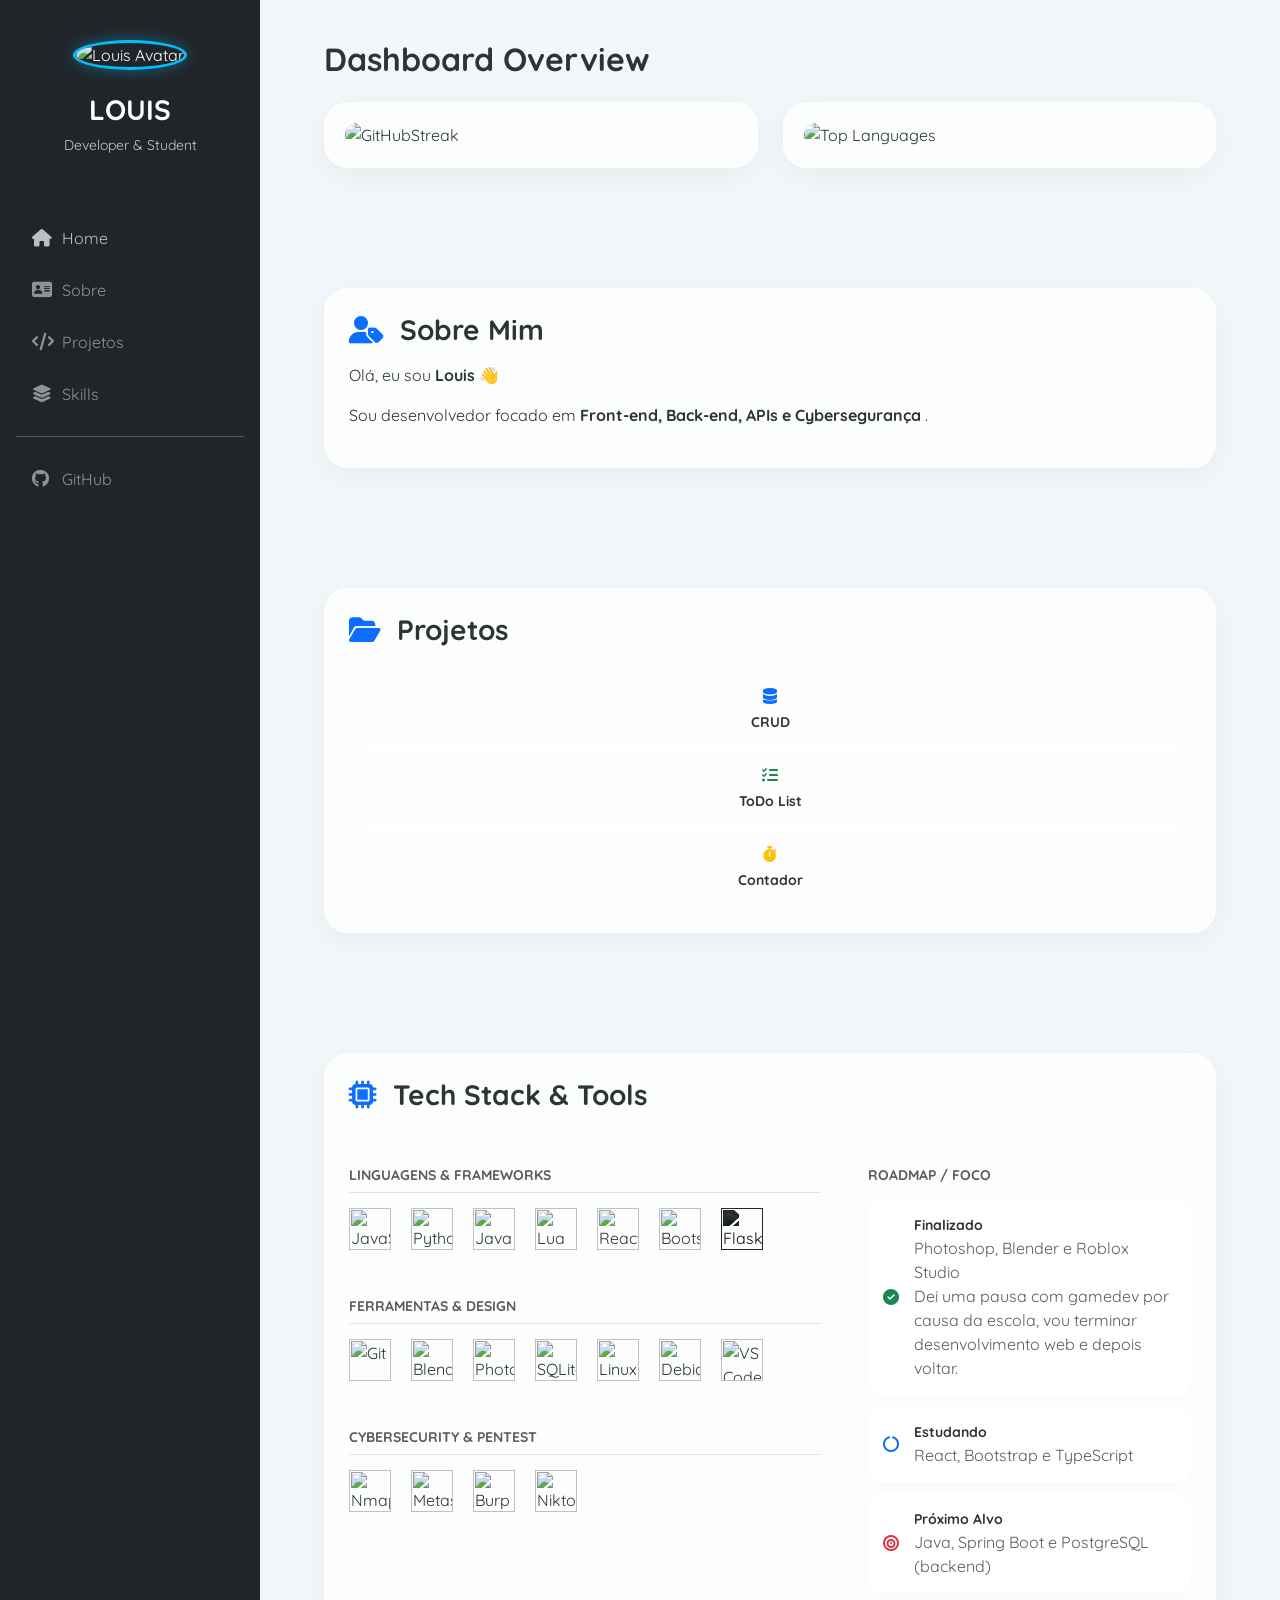
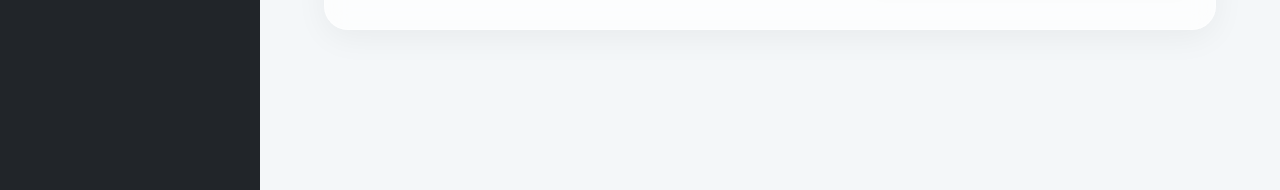
==== index.html @ 2ee2dd3e "Update index.html" ====
<!DOCTYPE html>
<html lang="pt-BR">

<head>
    <meta charset="UTF-8">
    <meta name="viewport" content="width=device-width, initial-scale=1.0">

    <title>Louis • Portfolio</title>

    <link href="https://cdn.jsdelivr.net/npm/bootstrap@5.3.2/dist/css/bootstrap.min.css" rel="stylesheet">

    <link rel="stylesheet"
        href="https://cdnjs.cloudflare.com/ajax/libs/font-awesome/6.5.0/css/all.min.css">

    <link rel="stylesheet"
        href="https://cdn.jsdelivr.net/gh/devicons/devicon@latest/devicon.min.css" />

    <link href="https://fonts.googleapis.com/css2?family=Quicksand:wght@300..700&display=swap"
        rel="stylesheet">

    <link rel="stylesheet" href="style.css">
</head>

<body data-bs-spy="scroll" data-bs-target="#sidebarMenu">

    <!-- NavbarMobile -->
    <nav class="navbar navbar-dark bg-dark d-md-none fixed-top">
        <div class="container-fluid">

            <a class="navbar-brand fw-bold" href="#">
                LOUIS
            </a>

            <button class="navbar-toggler"
                type="button"
                data-bs-toggle="offcanvas"
                data-bs-target="#sidebarMenu">

                <span class="navbar-toggler-icon"></span>
            </button>
        </div>
    </nav>

    <div class="dashboard-container">

        <aside class="offcanvas-md offcanvas-start sidebar text-bg-dark"
            tabindex="-1"
            id="sidebarMenu">

            <div class="offcanvas-header d-md-none border-bottom border-secondary mb-3">

                <h5 class="offcanvas-title text-white">
                    Menu
                </h5>

                <button type="button"
                    class="btn-close btn-close-white"
                    data-bs-dismiss="offcanvas"
                    data-bs-target="#sidebarMenu">
                </button>
            </div>

            <div class="sidebar-content">
                <div class="profile-section">

                    <img class="avatar"
                        src="https://i.pinimg.com/1200x/84/fc/ea/84fcead2130a14b62321eecc3d1eac53.jpg"
                        alt="Louis Avatar">

                    <h3 class="fw-bold mt-2 text-white">
                        LOUIS
                    </h3>

                    <p class="small opacity-75 text-white">
                        Developer & Student
                    </p>
                </div>

                <nav class="sidebar-nav">

                    <a href="#home" class="nav-item">
                        <i class="fa-solid fa-house"></i>
                        <span>Home</span>
                    </a>

                    <a href="#sobre" class="nav-item">
                        <i class="fa-solid fa-address-card"></i>
                        <span>Sobre</span>
                    </a>

                    <a href="#projetos" class="nav-item">
                        <i class="fa-solid fa-code"></i>
                        <span>Projetos</span>
                    </a>

                    <a href="#skills" class="nav-item">
                        <i class="fa-solid fa-layer-group"></i>
                        <span>Skills</span>
                    </a>

                    <hr class="mx-3 opacity-25">

                    <a href="https://github.com/eolouiszz"
                        target="_blank"
                        rel="noopener noreferrer"
                        class="nav-item">

                        <i class="fa-brands fa-github"></i>
                        <span>GitHub</span>
                    </a>
                </nav>
            </div>
        </aside>

        <main class="content-area">
            <section id="home" class="section-padding pt-md-0 pt-5">

                <header class="content-header mb-4">
                    <h2 class="fw-bold">
                        Dashboard Overview
                    </h2>
                </header>

                <div class="stats-grid">

                    <div class="stat-card glass">
                        <img src="https://github-readme-streak-stats.herokuapp.com/?user=eolouiszz&theme=tokyonight&hide_border=true"
                            class="stats-img"
                            alt="GitHubStreak">
                    </div>

                    <div class="stat-card glass">
                        <img src="https://github-readme-stats-fast.vercel.app/api/top-langs?username=eolouiszz&layout=compact&theme=tokyonight&hide_border=true"
                            class="stats-img"
                            alt="Top Languages">
                    </div>
                </div>
            </section>

            <!-- SOBRE -->
            <section id="sobre" class="section-padding scroll-margin">

                <div class="glass p-4">

                    <h3 class="fw-bold">
                        <i class="fa-solid fa-user-tag me-2 text-primary"></i>
                        Sobre Mim
                    </h3>

                    <div class="mt-3">

                        <p>
                            Olá, eu sou <strong>Louis</strong> 👋
                        </p>

                        <p>
                            Sou desenvolvedor focado em
                            <strong>
                                Front-end, Back-end, APIs e Cybersegurança
                            </strong>.
                        </p>
                    </div>
                </div>
            </section>

            <!-- PROJETOS -->
<section id="projetos" class="section-padding scroll-margin">
    <div class="glass p-4">
        <h3 class="mb-4 fw-bold">
            <i class="fa-solid fa-folder-open me-2 text-primary"></i>
            Projetos
        </h3>

        <!-- Trocado 'row g-3' por 'projects-grid' -->
        <div class="projects-grid"> 

            <!-- Removidas as divs 'col-6 col-md-3' de todos os cards -->
            <a href="https://crud-louis.onrender.com/"
                target="_blank"
                rel="noopener noreferrer"
                class="project-card d-flex flex-column align-items-center text-decoration-none py-3 text-center">
                <i class="fa-solid fa-database mb-2 text-primary"></i>
                <span class="small fw-bold">CRUD</span>
            </a>

            <a href="https://github.com/eolouiszz/ToDo-Louis"
                target="_blank"
                rel="noopener noreferrer"
                class="project-card d-flex flex-column align-items-center text-decoration-none py-3 text-center">
                <i class="fa-solid fa-list-check mb-2 text-success"></i>
                <span class="small fw-bold">ToDo List</span>
            </a>

            <a href="https://github.com/eolouiszz/ContadorJS"
                target="_blank"
                rel="noopener noreferrer"
                class="project-card d-flex flex-column align-items-center text-decoration-none py-3 text-center">
                <i class="fa-solid fa-stopwatch mb-2 text-warning"></i>
                <span class="small fw-bold">Contador</span>
            </a>

        </div>
    </div>
</section>


            <!-- SKILLS -->
            <section id="skills" class="section-padding scroll-margin">

                <div class="glass p-4">

                    <h3 class="fw-bold">
                        <i class="fa-solid fa-microchip me-2 text-primary"></i>
                        Tech Stack & Tools
                    </h3>

                    <div class="row g-5 mt-2">

                        <!-- ESQUERDA -->
                        <div class="col-lg-7">

                            <!-- Linguagens -->
                            <div class="skill-group mb-5">

                                <h6 class="text-muted small text-uppercase fw-bold border-bottom pb-2">
                                    Linguagens & Frameworks
                                </h6>

                                <div class="icons-row">

                                    <img src="https://raw.githubusercontent.com/devicons/devicon/master/icons/javascript/javascript-original.svg"
                                        title="JavaScript">

                                    <img src="https://raw.githubusercontent.com/devicons/devicon/master/icons/python/python-original.svg"
                                        title="Python">

                                    <img src="https://raw.githubusercontent.com/devicons/devicon/master/icons/java/java-original.svg"
                                        title="Java">

                                    <img src="https://cdn.jsdelivr.net/gh/devicons/devicon/icons/lua/lua-original.svg"
                                        title="Lua">

                                    <img src="https://raw.githubusercontent.com/devicons/devicon/master/icons/react/react-original.svg"
                                        title="React">

                                    <img src="https://raw.githubusercontent.com/devicons/devicon/master/icons/bootstrap/bootstrap-original.svg"
                                        title="Bootstrap">

                                    <img src="https://raw.githubusercontent.com/devicons/devicon/master/icons/flask/flask-original.svg"
                                        title="Flask"
                                        class="icon-dark">
                                </div>
                            </div>

                            <!-- Ferramentas -->
                            <div class="skill-group mb-5">

                                <h6 class="text-muted small text-uppercase fw-bold border-bottom pb-2">
                                    Ferramentas & Design
                                </h6>

                                <div class="icons-row">

                                    <img src="https://raw.githubusercontent.com/devicons/devicon/master/icons/git/git-original.svg"
                                        title="Git">

                                    <img src="https://raw.githubusercontent.com/devicons/devicon/master/icons/blender/blender-original.svg"
                                        title="Blender">

                                    <img src="https://raw.githubusercontent.com/devicons/devicon/master/icons/photoshop/photoshop-plain.svg"
                                        title="Photoshop">

                                    <img src="https://raw.githubusercontent.com/devicons/devicon/master/icons/sqlite/sqlite-original.svg"
                                        title="SQLite">

                                    <img src="https://raw.githubusercontent.com/devicons/devicon/master/icons/linux/linux-original.svg"
                                        title="Linux">

                                    <img src="https://cdn.jsdelivr.net/gh/devicons/devicon@latest/icons/debian/debian-original.svg"
                                        title="Debian">

                                    <img src="https://raw.githubusercontent.com/devicons/devicon/master/icons/vscode/vscode-original.svg"
                                        title="VS Code">
                                </div>
                            </div>

                            <!-- Cyber -->
                            <div class="skill-group">

                                <h6 class="text-muted small text-uppercase fw-bold border-bottom pb-2">
                                    Cybersecurity & Pentest
                                </h6>

                                <div class="icons-row">

                                    <img src="https://img.icons8.com/?size=96&id=9b5wowKIlo9d&format=png"
                                        title="Nmap">

                                    <img src="https://img.icons8.com/?size=96&id=97AFS4JiW8vx&format=png"
                                        title="Metasploit">

                                    <img src="https://images.icon-icons.com/3053/PNG/512/burp_suite_macos_bigsur_icon_190319.png"
                                        title="Burp Suite">

                                    <img src="https://www.kali.org/tools/nikto/images/nikto-logo.svg"
                                        title="Nikto">
                                </div>
                            </div>
                        </div>

                        <!-- DIREITA -->
                        <div class="col-lg-5">

                            <h6 class="text-muted small text-uppercase fw-bold mb-3">
                                Roadmap / Foco
                            </h6>

                            <div class="roadmap-grid">

                                <div class="roadmap-item">

                                    <i class="fa-solid fa-check-circle text-success"></i>

                                    <div>

                                        <span class="d-block fw-bold small">
                                            Finalizado
                                        </span>

                                        <span class="text-muted extra-small">
                                            Photoshop, Blender e Roblox Studio
                                        </span>

                                        <br>

                                        <span class="text-muted extra-small">
                                            Dei uma pausa com gamedev por causa da escola,
                                            vou terminar desenvolvimento web e depois voltar.
                                        </span>
                                    </div>
                                </div>

                                <div class="roadmap-item">

                                    <i class="fa-solid fa-circle-notch fa-spin text-primary"></i>

                                    <div>

                                        <span class="d-block fw-bold small">
                                            Estudando
                                        </span>

                                        <span class="text-muted extra-small">
                                            React, Bootstrap e TypeScript
                                        </span>
                                    </div>
                                </div>

                                <div class="roadmap-item">

                                    <i class="fa-solid fa-bullseye text-danger"></i>

                                    <div>

                                        <span class="d-block fw-bold small">
                                            Próximo Alvo
                                        </span>

                                        <span class="text-muted extra-small">
                                            Java, Spring Boot e PostgreSQL (backend)
                                        </span>
                                    </div>
                                </div>
                            </div>
                        </div>
                    </div>
                </div>
            </section>
        </main>
    </div>

    <script src="https://cdn.jsdelivr.net/npm/bootstrap@5.3.2/dist/js/bootstrap.bundle.min.js"></script>

</body>
</html>
---- style.css ----
:root {
        --sidebar-bg: #101524;
        --main-bg: #f4f7f9;
        --accent: #00bfff;
        --accent-glow: rgba(0, 191, 255, 0.4);
        --glass: rgba(255, 255, 255, 0.7);
        --glass-border: rgba(255, 255, 255, 0.4);
        --text-main: #2d3436;
        --transition: all 0.3s cubic-bezier(0.4, 0, 0.2, 1);
    }

    html {
        scroll-behavior: smooth;
    }

    body {
        margin: 0;
        font-family: 'Quicksand', sans-serif;
        background-color: var(--main-bg);
        color: var(--text-main);
        overflow-x: hidden;
    }

    .dashboard-container {
        display: flex;
    }

    /* Layout e Espaçamentos */
    .section-padding {
        margin-bottom: 120px;
    }

    .scroll-margin {
        scroll-margin-top: 100px;
    }

    /* Sidebar - Desktop Fixa / Mobile Offcanvas */
    .sidebar {
        width: 260px;
        background: var(--sidebar-bg);
        min-height: 100vh;
        position: sticky;
        top: 0;
        flex-shrink: 0;
        transition: var(--transition);
        z-index: 1050;
    }

    .profile-section {
        padding: 40px 20px;
        text-align: center;
    }

    .avatar {
        width: 85px;
        height: 85px;
        border-radius: 50%;
        margin-bottom: 15px;
        border: 3px solid var(--accent);
        box-shadow: 0 0 15px var(--accent-glow);
        object-fit: cover;
    }

    .nav-item {
        display: flex;
        align-items: center;
        padding: 14px 28px;
        color: rgba(255, 255, 255, 0.5);
        text-decoration: none;
        transition: var(--transition);
        border-left: 4px solid transparent;
    }

    .nav-item i {
        width: 30px;
        font-size: 1.1rem;
    }
    .nav-item.active {
        background: transparent !important;
        color: rgba(255, 255, 255, 0.7) !important;
        border-left: 4px solid transparent !important;
    }

    /* HOVER: Único lugar onde o fundo e o traço aparecem */
    .nav-item:hover {
        background: rgba(255, 255, 255, 0.08) !important;
        color: white !important;
        border-left: 4px solid var(--accent) !important;
    }

    /* Glassmorphism Cards */
    .glass {
        background: var(--glass);
        backdrop-filter: blur(12px);
        border-radius: 24px;
        border: 1px solid var(--glass-border);
        box-shadow: 0 8px 32px rgba(0, 0, 0, 0.05);
    }

    .content-area {
        flex-grow: 1;
        padding: 40px 5%;
        max-width: 1400px;
    }

    /* Stats Grid & Images (Aumentados) */
    .stats-grid {
        display: grid;
        grid-template-columns: repeat(auto-fit, minmax(400px, 1fr));
        gap: 25px;
    }

    .stat-card {
        padding: 20px;
        display: flex;
        justify-content: center;
    }

    .stats-img {
        width: 100% !important;
        height: auto;
        border-radius: 12px;
    }

    /* Icons & Skills */
    .icons-row {
        display: flex;
        flex-wrap: wrap;
        align-items: center;
        gap: 20px;
        margin-top: 15px;
    }

    .icons-row img {
        width: 42px;
        height: 42px;
        transition: var(--transition);
        object-fit: contain;
    }

    .icons-row img:hover {
        transform: translateY(-5px) scale(1.15);
    }

    .icon-dark {
        filter: brightness(0.2);
    }

    /* Project Cards */
    .project-card {
        background: rgba(255, 255, 255, 0.5);
        padding: 20px;
        border-radius: 18px;
        border: 1px solid var(--glass-border);
        transition: var(--transition);
        color: inherit;
    }

    .project-card:hover {
        background: white;
        transform: translateY(-5px);
        border-color: var(--accent);
    }

    /* Roadmap */
    .roadmap-item {
        background: white;
        padding: 15px;
        border-radius: 16px;
        display: flex;
        align-items: center;
        gap: 15px;
        margin-bottom: 12px;
        box-shadow: 0 4px 15px rgba(0, 0, 0, 0.02);
        transition: var(--transition);
    }

    .roadmap-item:hover {
        transform: translateX(8px);
    }

    @media (max-width: 767.98px) {
        .dashboard-container {
            display: block;
        }

        .sidebar {
            position: fixed;
            width: 280px;
        }

        .content-area {
            padding: 90px 15px 40px;
        }

        .section-padding {
            margin-bottom: 60px;
        }

        .icons-row {
            justify-content: center;
        }

        .stats-grid {
            grid-template-columns: 1fr;
        }
}
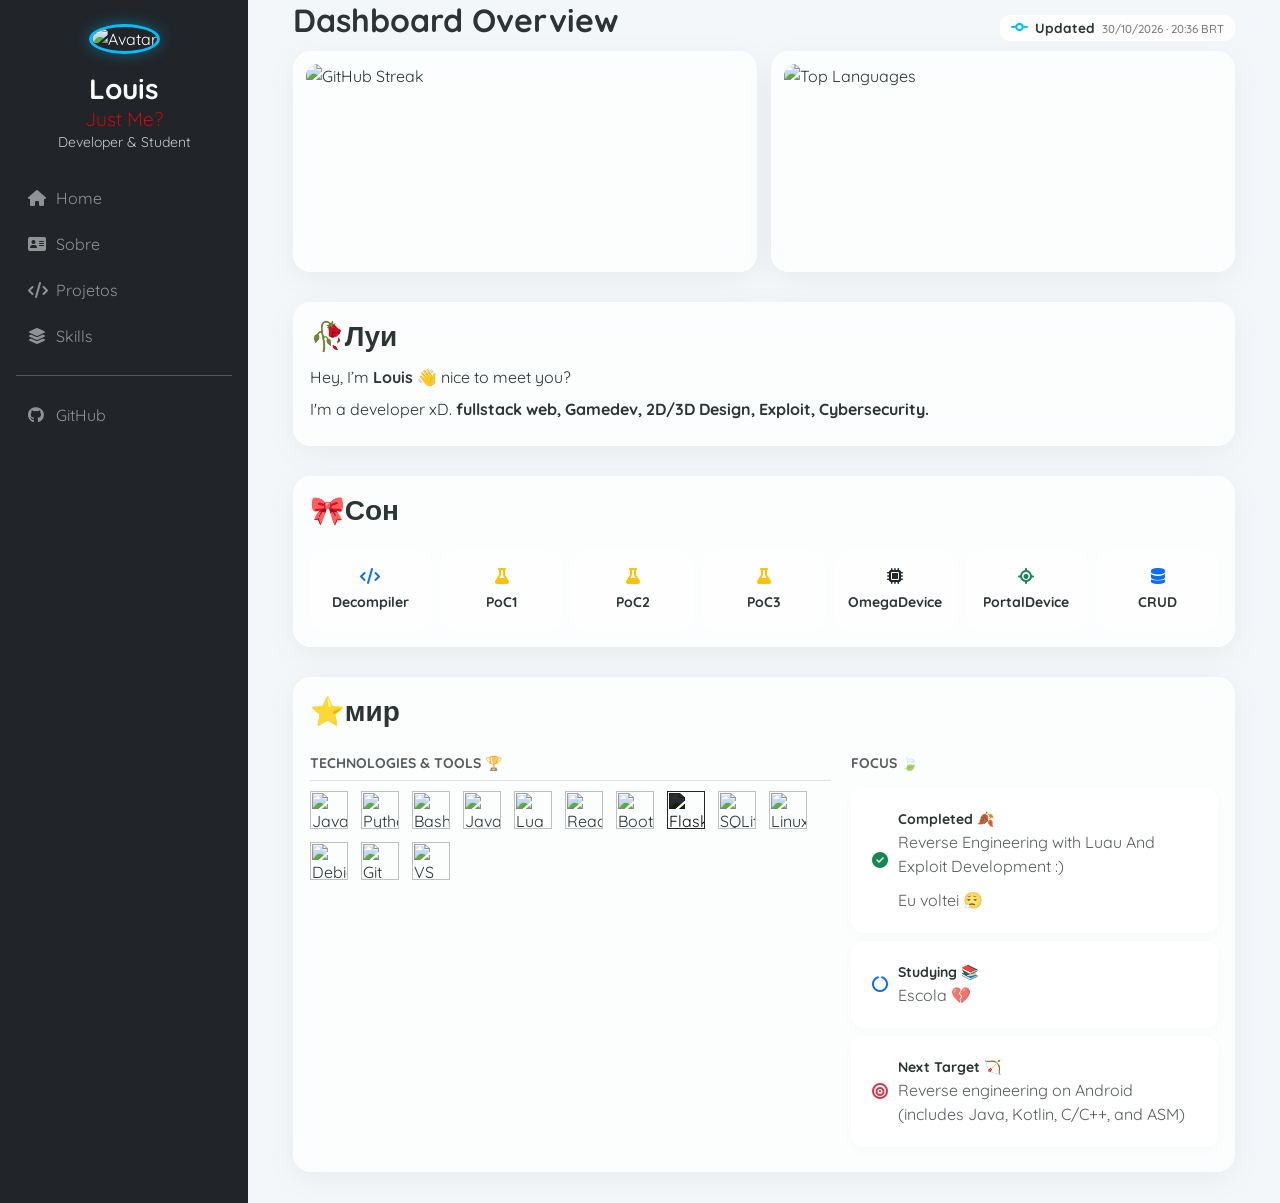
==== commit 17b81ef9: "refactor: Layout xD and Adds features" ====
--- a/index.html
+++ b/index.html
@@ -4,48 +4,71 @@
 <head>
     <meta charset="UTF-8">
     <meta name="viewport" content="width=device-width, initial-scale=1.0">
-
     <title>Louis • Portfolio</title>
 
     <link href="https://cdn.jsdelivr.net/npm/bootstrap@5.3.2/dist/css/bootstrap.min.css" rel="stylesheet">
 
-    <link rel="stylesheet"
-        href="https://cdnjs.cloudflare.com/ajax/libs/font-awesome/6.5.0/css/all.min.css">
-
-    <link rel="stylesheet"
-        href="https://cdn.jsdelivr.net/gh/devicons/devicon@latest/devicon.min.css" />
-
-    <link href="https://fonts.googleapis.com/css2?family=Quicksand:wght@300..700&display=swap"
-        rel="stylesheet">
+    <link rel="stylesheet" href="https://cdnjs.cloudflare.com/ajax/libs/font-awesome/6.5.0/css/all.min.css">
+
+    <link rel="stylesheet" href="https://cdn.jsdelivr.net/gh/devicons/devicon@latest/devicon.min.css" />
+
+    <link href="https://fonts.googleapis.com/css2?family=Quicksand:wght@300..700&display=swap" rel="stylesheet">
 
     <link rel="stylesheet" href="style.css">
+    <link rel="stylesheet" href="portals.css">
 </head>
 
 <body data-bs-spy="scroll" data-bs-target="#sidebarMenu">
+
+    <!-- Rick and Morty Portals Background -->
+    <div class="portal-background" aria-hidden="true">
+
+        <!-- Discrete Portals -->
+        <div class="portal"></div>
+        <div class="portal"></div>
+        <div class="portal"></div>
+        <div class="portal"></div>
+        <div class="portal"></div>
+        <div class="portal"></div>
+        <div class="portal"></div>
+        <div class="portal"></div>
+        <div class="portal"></div>
+        <div class="portal"></div>
+        <div class="portal"></div>
+        <div class="portal"></div>
+        <div class="portal"></div>
+        <div class="portal"></div>
+
+        <!-- Highlighted Portals -->
+        <div class="portal portal-highlight"></div>
+        <div class="portal portal-highlight"></div>
+        <div class="portal portal-highlight"></div>
+        <div class="portal portal-highlight"></div>
+        <div class="portal portal-highlight"></div>
+        <div class="portal portal-highlight"></div>
+        <div class="portal portal-highlight"></div>
+        <div class="portal portal-highlight"></div>
+
+    </div>
 
     <!-- NavbarMobile -->
     <nav class="navbar navbar-dark bg-dark d-md-none fixed-top">
         <div class="container-fluid">
 
             <a class="navbar-brand fw-bold" href="#">
-                LOUIS
+                Louis
             </a>
 
-            <button class="navbar-toggler"
-                type="button"
-                data-bs-toggle="offcanvas"
-                data-bs-target="#sidebarMenu">
-
+            <button class="navbar-toggler" type="button" data-bs-toggle="offcanvas" data-bs-target="#sidebarMenu">
                 <span class="navbar-toggler-icon"></span>
             </button>
+
         </div>
     </nav>
 
     <div class="dashboard-container">
 
-        <aside class="offcanvas-md offcanvas-start sidebar text-bg-dark"
-            tabindex="-1"
-            id="sidebarMenu">
+        <aside class="offcanvas-md offcanvas-start sidebar text-bg-dark" tabindex="-1" id="sidebarMenu">
 
             <div class="offcanvas-header d-md-none border-bottom border-secondary mb-3">
 
@@ -53,27 +76,32 @@
                     Menu
                 </h5>
 
-                <button type="button"
-                    class="btn-close btn-close-white"
-                    data-bs-dismiss="offcanvas"
+                <button type="button" class="btn-close btn-close-white" data-bs-dismiss="offcanvas"
                     data-bs-target="#sidebarMenu">
                 </button>
+
             </div>
 
+            <!-- Sidebar PC -->
             <div class="sidebar-content">
+
                 <div class="profile-section">
 
-                    <img class="avatar"
-                        src="https://i.pinimg.com/1200x/84/fc/ea/84fcead2130a14b62321eecc3d1eac53.jpg"
-                        alt="Louis Avatar">
+                    <img class="avatar" src="https://i.pinimg.com/736x/c3/e0/53/c3e053672c9130d405949e025e65c8ca.jpg"
+                        alt="Avatar">
 
                     <h3 class="fw-bold mt-2 text-white">
-                        LOUIS
+                        Louis
                     </h3>
+
+                    <p id="textL">
+                        Just Me?
+                    </p>
 
                     <p class="small opacity-75 text-white">
                         Developer & Student
                     </p>
+
                 </div>
 
                 <nav class="sidebar-nav">
@@ -100,41 +128,84 @@
 
                     <hr class="mx-3 opacity-25">
 
-                    <a href="https://github.com/eolouiszz"
-                        target="_blank"
-                        rel="noopener noreferrer"
-                        class="nav-item">
+                    <a href="https://github.com/eolouiszz" target="_blank" rel="noopener noreferrer" class="nav-item">
 
                         <i class="fa-brands fa-github"></i>
                         <span>GitHub</span>
+
                     </a>
+
                 </nav>
+
             </div>
+
         </aside>
 
         <main class="content-area">
+
+            <!-- HOME -->
             <section id="home" class="section-padding pt-md-0 pt-5">
 
                 <header class="content-header mb-4">
+
                     <h2 class="fw-bold">
                         Dashboard Overview
                     </h2>
+
+                    <details class="changelog">
+
+                        <summary class="changelog-trigger">
+
+                            <i class="fa-solid fa-code-commit"></i>
+
+                            <span>Updated</span>
+
+                            <span class="changelog-date">
+                                30/10/2026 · 20:36 BRT
+                            </span>
+
+                        </summary>
+
+                        <div class="changelog-panel">
+
+                            <h6 class="fw-bold mb-3">
+                                <i class="fa-solid fa-clock-rotate-left me-2"></i>
+                                Changelog
+                            </h6>
+
+                            <div class="changelog-entry">
+
+                                <span class="changelog-version">
+                                    v1.0.0
+                                </span>
+
+                                <p>Portfolio layout refined.</p>
+                                <p>Projects section reorganized.</p>
+                                <p>Technologies & Tools updated.</p>
+                                <p>Skills section reorganized.</p>
+
+                            </div>
+
+                        </div>
+
+                    </details>
+
                 </header>
 
                 <div class="stats-grid">
 
                     <div class="stat-card glass">
                         <img src="https://github-readme-streak-stats.herokuapp.com/?user=eolouiszz&theme=tokyonight&hide_border=true"
-                            class="stats-img"
-                            alt="GitHubStreak">
+                            class="stats-img" alt="GitHub Streak">
                     </div>
 
                     <div class="stat-card glass">
-                        <img src="https://github-readme-stats-fast.vercel.app/api/top-langs?username=eolouiszz&layout=compact&theme=tokyonight&hide_border=true"
-                            class="stats-img"
-                            alt="Top Languages">
+                        <img src="https://github-stats-extended.vercel.app/api/top-langs/?username=eolouiszz&layout=compact&langs_count=8&theme=tokyonight"
+                            class="stats-img" alt="Top Languages">
                     </div>
+
                 </div>
+
             </section>
 
             <!-- SOBRE -->
@@ -143,66 +214,106 @@
                 <div class="glass p-4">
 
                     <h3 class="fw-bold">
-                        <i class="fa-solid fa-user-tag me-2 text-primary"></i>
-                        Sobre Mim
+                        🥀​Луи
                     </h3>
 
-                    <div class="mt-3">
+                    <div class="mt-1">
 
                         <p>
-                            Olá, eu sou <strong>Louis</strong> 👋
+                            Hey, I’m <strong>Louis</strong> 👋 nice to meet you?
                         </p>
 
                         <p>
-                            Sou desenvolvedor focado em
+                            I'm a developer xD.
                             <strong>
-                                Front-end, Back-end, APIs e Cybersegurança
-                            </strong>.
+                                fullstack web, Gamedev, 2D/3D Design, Exploit, Cybersecurity.
+                            </strong>
                         </p>
+
                     </div>
+
                 </div>
+
             </section>
 
             <!-- PROJETOS -->
-<section id="projetos" class="section-padding scroll-margin">
-    <div class="glass p-4">
-        <h3 class="mb-4 fw-bold">
-            <i class="fa-solid fa-folder-open me-2 text-primary"></i>
-            Projetos
-        </h3>
-
-        <!-- Trocado 'row g-3' por 'projects-grid' -->
-        <div class="projects-grid"> 
-
-            <!-- Removidas as divs 'col-6 col-md-3' de todos os cards -->
-            <a href="https://crud-louis.onrender.com/"
-                target="_blank"
-                rel="noopener noreferrer"
-                class="project-card d-flex flex-column align-items-center text-decoration-none py-3 text-center">
-                <i class="fa-solid fa-database mb-2 text-primary"></i>
-                <span class="small fw-bold">CRUD</span>
-            </a>
-
-            <a href="https://github.com/eolouiszz/ToDo-Louis"
-                target="_blank"
-                rel="noopener noreferrer"
-                class="project-card d-flex flex-column align-items-center text-decoration-none py-3 text-center">
-                <i class="fa-solid fa-list-check mb-2 text-success"></i>
-                <span class="small fw-bold">ToDo List</span>
-            </a>
-
-            <a href="https://github.com/eolouiszz/ContadorJS"
-                target="_blank"
-                rel="noopener noreferrer"
-                class="project-card d-flex flex-column align-items-center text-decoration-none py-3 text-center">
-                <i class="fa-solid fa-stopwatch mb-2 text-warning"></i>
-                <span class="small fw-bold">Contador</span>
-            </a>
-
-        </div>
-    </div>
-</section>
-
+            <section id="projetos" class="section-padding scroll-margin">
+
+                <div class="glass p-4">
+
+                    <h3 class="mb-4 fw-bold">
+                        🎀​Сон
+                    </h3>
+
+                    <div class="projects-grid">
+
+                        <a href="https://github.com/eolouiszz/LuauDecompiler-By-Louis" target="_blank"
+                            rel="noopener noreferrer"
+                            class="project-card d-flex flex-column align-items-center text-decoration-none py-3 text-center">
+
+                            <i class="fa-solid fa-code mb-2 text-primary"></i>
+                            <span class="small fw-bold">Decompiler</span>
+
+                        </a>
+
+                        <a href="https://github.com/eolouiszz/roblox-race-state-manipulation" target="_blank"
+                            rel="noopener noreferrer"
+                            class="project-card d-flex flex-column align-items-center text-decoration-none py-3 text-center">
+
+                            <i class="fa-solid fa-flask mb-2 text-warning"></i>
+                            <span class="small fw-bold">PoC1</span>
+
+                        </a>
+
+                        <a href="https://github.com/eolouiszz/roblox-remoteEvent-abuse" target="_blank"
+                            rel="noopener noreferrer"
+                            class="project-card d-flex flex-column align-items-center text-decoration-none py-3 text-center">
+
+                            <i class="fa-solid fa-flask mb-2 text-warning"></i>
+                            <span class="small fw-bold">PoC2</span>
+
+                        </a>
+
+                        <a href="https://github.com/eolouiszz/roblox-leaderstats-manipulation" target="_blank"
+                            rel="noopener noreferrer"
+                            class="project-card d-flex flex-column align-items-center text-decoration-none py-3 text-center">
+
+                            <i class="fa-solid fa-flask mb-2 text-warning"></i>
+                            <span class="small fw-bold">PoC3</span>
+
+                        </a>
+
+                        <a href="https://github.com/eolouiszz/OmegaDevice-By-Louis" target="_blank"
+                            rel="noopener noreferrer"
+                            class="project-card d-flex flex-column align-items-center text-decoration-none py-3 text-center">
+
+                            <i class="fa-solid fa-microchip mb-2 text-dark"></i>
+                            <span class="small fw-bold">OmegaDevice</span>
+
+                        </a>
+
+                        <a href="https://github.com/eolouiszz/PortalDevice-By-Louis" target="_blank"
+                            rel="noopener noreferrer"
+                            class="project-card d-flex flex-column align-items-center text-decoration-none py-3 text-center">
+
+                            <i class="fa-solid fa-location-crosshairs mb-2 text-success"></i>
+                            <span class="small fw-bold">PortalDevice</span>
+
+                        </a>
+
+                        <a href="https://github.com/eolouiszz/crud" target="_blank" rel="noopener noreferrer"
+                            class="project-card d-flex flex-column align-items-center text-decoration-none py-3 text-center">
+
+                            <i class="fa-solid fa-database mb-2 text-primary"></i>
+                            <span class="small fw-bold">CRUD</span>
+
+                        </a>
+
+                    </div>
+
+                </div>
+
+            </section>
 
             <!-- SKILLS -->
             <section id="skills" class="section-padding scroll-margin">
@@ -210,20 +321,18 @@
                 <div class="glass p-4">
 
                     <h3 class="fw-bold">
-                        <i class="fa-solid fa-microchip me-2 text-primary"></i>
-                        Tech Stack & Tools
+                        ⭐​мир
                     </h3>
 
                     <div class="row g-5 mt-2">
 
-                        <!-- ESQUERDA -->
+                        <!-- Left -->
                         <div class="col-lg-7">
 
-                            <!-- Linguagens -->
                             <div class="skill-group mb-5">
 
                                 <h6 class="text-muted small text-uppercase fw-bold border-bottom pb-2">
-                                    Linguagens & Frameworks
+                                    Technologies & Tools 🏆
                                 </h6>
 
                                 <div class="icons-row">
@@ -234,6 +343,9 @@
                                     <img src="https://raw.githubusercontent.com/devicons/devicon/master/icons/python/python-original.svg"
                                         title="Python">
 
+                                    <img src="https://cdn.jsdelivr.net/gh/devicons/devicon@latest/icons/bash/bash-original.svg"
+                                        title="Bash">
+
                                     <img src="https://raw.githubusercontent.com/devicons/devicon/master/icons/java/java-original.svg"
                                         title="Java">
 
@@ -247,139 +359,114 @@
                                         title="Bootstrap">
 
                                     <img src="https://raw.githubusercontent.com/devicons/devicon/master/icons/flask/flask-original.svg"
-                                        title="Flask"
-                                        class="icon-dark">
-                                </div>
-                            </div>
-
-                            <!-- Ferramentas -->
-                            <div class="skill-group mb-5">
-
-                                <h6 class="text-muted small text-uppercase fw-bold border-bottom pb-2">
-                                    Ferramentas & Design
-                                </h6>
-
-                                <div class="icons-row">
-
-                                    <img src="https://raw.githubusercontent.com/devicons/devicon/master/icons/git/git-original.svg"
-                                        title="Git">
-
-                                    <img src="https://raw.githubusercontent.com/devicons/devicon/master/icons/blender/blender-original.svg"
-                                        title="Blender">
-
-                                    <img src="https://raw.githubusercontent.com/devicons/devicon/master/icons/photoshop/photoshop-plain.svg"
-                                        title="Photoshop">
-
-                                    <img src="https://raw.githubusercontent.com/devicons/devicon/master/icons/sqlite/sqlite-original.svg"
+                                        title="Flask" class="icon-dark">
+
+                                    <img src="https://cdn.jsdelivr.net/gh/devicons/devicon@latest/icons/sqlite/sqlite-original.svg"
                                         title="SQLite">
 
-                                    <img src="https://raw.githubusercontent.com/devicons/devicon/master/icons/linux/linux-original.svg"
+                                    <img src="https://cdn.jsdelivr.net/gh/devicons/devicon@latest/icons/linux/linux-original.svg"
                                         title="Linux">
 
                                     <img src="https://cdn.jsdelivr.net/gh/devicons/devicon@latest/icons/debian/debian-original.svg"
                                         title="Debian">
 
-                                    <img src="https://raw.githubusercontent.com/devicons/devicon/master/icons/vscode/vscode-original.svg"
+                                    <img src="https://cdn.jsdelivr.net/gh/devicons/devicon@latest/icons/git/git-original.svg"
+                                        title="Git">
+
+                                    <img src="https://cdn.jsdelivr.net/gh/devicons/devicon@latest/icons/vscode/vscode-original.svg"
                                         title="VS Code">
+
                                 </div>
+
                             </div>
 
-                            <!-- Cyber -->
-                            <div class="skill-group">
-
-                                <h6 class="text-muted small text-uppercase fw-bold border-bottom pb-2">
-                                    Cybersecurity & Pentest
-                                </h6>
-
-                                <div class="icons-row">
-
-                                    <img src="https://img.icons8.com/?size=96&id=9b5wowKIlo9d&format=png"
-                                        title="Nmap">
-
-                                    <img src="https://img.icons8.com/?size=96&id=97AFS4JiW8vx&format=png"
-                                        title="Metasploit">
-
-                                    <img src="https://images.icon-icons.com/3053/PNG/512/burp_suite_macos_bigsur_icon_190319.png"
-                                        title="Burp Suite">
-
-                                    <img src="https://www.kali.org/tools/nikto/images/nikto-logo.svg"
-                                        title="Nikto">
+                        </div>
+
+                        <!-- Right -->
+                        <div class="col-lg-5">
+
+                            <h6 class="text-muted small text-uppercase fw-bold mb-3">
+                                Focus 🍃
+                            </h6>
+
+                            <div class="roadmap-grid">
+
+                                <div class="roadmap-item">
+
+                                    <i class="fa-solid fa-check-circle text-success"></i>
+
+                                    <div>
+
+                                        <span class="d-block fw-bold small">
+                                            Completed 🍂
+                                        </span>
+
+                                        <span class="text-muted extra-small">
+                                            Reverse Engineering with Luau And Exploit Development :)
+                                        </span>
+
+                                        <br>
+
+                                        <span class="mt-3 text-muted extra-small d-block">
+                                            Eu voltei 😮‍💨
+                                        </span>
+
+                                    </div>
+
                                 </div>
+
+                                <div class="roadmap-item">
+
+                                    <i class="fa-solid fa-circle-notch fa-spin text-primary"></i>
+
+                                    <div>
+
+                                        <span class="d-block fw-bold small">
+                                            Studying 📚
+                                        </span>
+
+                                        <span class="text-muted extra-small">
+                                            Escola 💔
+                                        </span>
+
+                                    </div>
+
+                                </div>
+
+                                <div class="roadmap-item">
+
+                                    <i class="fa-solid fa-bullseye text-danger"></i>
+
+                                    <div>
+
+                                        <span class="d-block fw-bold small">
+                                            Next Target 🏹
+                                        </span>
+
+                                        <span class="text-muted extra-small">
+                                            Reverse engineering on Android (includes Java, Kotlin, C/C++, and ASM)
+                                        </span>
+
+                                    </div>
+
+                                </div>
+
                             </div>
+
                         </div>
 
-                        <!-- DIREITA -->
-                        <div class="col-lg-5">
-
-                            <h6 class="text-muted small text-uppercase fw-bold mb-3">
-                                Roadmap / Foco
-                            </h6>
-
-                            <div class="roadmap-grid">
-
-                                <div class="roadmap-item">
-
-                                    <i class="fa-solid fa-check-circle text-success"></i>
-
-                                    <div>
-
-                                        <span class="d-block fw-bold small">
-                                            Finalizado
-                                        </span>
-
-                                        <span class="text-muted extra-small">
-                                            Photoshop, Blender e Roblox Studio
-                                        </span>
-
-                                        <br>
-
-                                        <span class="text-muted extra-small">
-                                            Dei uma pausa com gamedev por causa da escola,
-                                            vou terminar desenvolvimento web e depois voltar.
-                                        </span>
-                                    </div>
-                                </div>
-
-                                <div class="roadmap-item">
-
-                                    <i class="fa-solid fa-circle-notch fa-spin text-primary"></i>
-
-                                    <div>
-
-                                        <span class="d-block fw-bold small">
-                                            Estudando
-                                        </span>
-
-                                        <span class="text-muted extra-small">
-                                            React, Bootstrap e TypeScript
-                                        </span>
-                                    </div>
-                                </div>
-
-                                <div class="roadmap-item">
-
-                                    <i class="fa-solid fa-bullseye text-danger"></i>
-
-                                    <div>
-
-                                        <span class="d-block fw-bold small">
-                                            Próximo Alvo
-                                        </span>
-
-                                        <span class="text-muted extra-small">
-                                            Java, Spring Boot e PostgreSQL (backend)
-                                        </span>
-                                    </div>
-                                </div>
-                            </div>
-                        </div>
                     </div>
+
                 </div>
+
             </section>
+
         </main>
+
     </div>
 
     <script src="https://cdn.jsdelivr.net/npm/bootstrap@5.3.2/dist/js/bootstrap.bundle.min.js"></script>
 
 </body>
-</html>
+
+</html>
--- a/style.css
+++ b/style.css
@@ -1,207 +1,480 @@
 :root {
-        --sidebar-bg: #101524;
-        --main-bg: #f4f7f9;
-        --accent: #00bfff;
-        --accent-glow: rgba(0, 191, 255, 0.4);
-        --glass: rgba(255, 255, 255, 0.7);
-        --glass-border: rgba(255, 255, 255, 0.4);
-        --text-main: #2d3436;
-        --transition: all 0.3s cubic-bezier(0.4, 0, 0.2, 1);
-    }
-
-    html {
-        scroll-behavior: smooth;
-    }
-
-    body {
-        margin: 0;
-        font-family: 'Quicksand', sans-serif;
-        background-color: var(--main-bg);
-        color: var(--text-main);
-        overflow-x: hidden;
-    }
-
+    --sidebar-bg: #101524;
+    --main-bg: #f4f7f9;
+    --accent: #00bfff;
+    --accent-glow: rgba(0, 191, 255, 0.4);
+    --glass: rgba(255, 255, 255, 0.7);
+    --glass-border: rgba(255, 255, 255, 0.4);
+    --text-main: #2d3436;
+    --transition: all 0.3s cubic-bezier(0.4, 0, 0.2, 1);
+}
+
+html {
+    scroll-behavior: smooth;
+}
+
+body {
+    margin: 0;
+    font-family: 'Quicksand', sans-serif;
+    background-color: var(--main-bg);
+    color: var(--text-main);
+    overflow-x: hidden;
+}
+
+.dashboard-container {
+    display: flex;
+}
+
+/* Layout */
+
+.section-padding {
+    margin-bottom: 38px;
+}
+
+.scroll-margin {
+    scroll-margin-top: 100px;
+}
+
+/* Sidebar */
+
+.sidebar {
+    width: 248px;
+    background: var(--sidebar-bg);
+    min-height: 100vh;
+    position: sticky;
+    top: 0;
+    flex-shrink: 0;
+    transition: var(--transition);
+    z-index: 1050;
+}
+
+.profile-section {
+    padding: 24px 18px;
+    text-align: center;
+}
+
+.profile-section h3 {
+    margin-top: 8px !important;
+    margin-bottom: 2px;
+    line-height: 1.2;
+}
+
+.avatar {
+    width: 76px;
+    height: 76px;
+    border-radius: 50%;
+    margin-bottom: 10px;
+    border: 3px solid var(--accent);
+    box-shadow: 0 0 15px var(--accent-glow);
+    object-fit: cover;
+}
+
+#textL {
+    color: rgb(254, 0, 0);
+    font-size: 1.2rem;
+    font-weight: 300;
+    margin-top: 0;
+    margin-bottom: 2px;
+    line-height: 1.2;
+}
+
+.profile-section p.small {
+    margin-top: 0;
+    margin-bottom: 0;
+    line-height: 1.3;
+}
+
+.nav-item {
+    display: flex;
+    align-items: center;
+    padding: 11px 24px;
+    color: rgba(255, 255, 255, 0.5);
+    text-decoration: none;
+    transition: var(--transition);
+    border-left: 4px solid transparent;
+}
+
+.nav-item i {
+    width: 28px;
+    font-size: 1rem;
+}
+
+.nav-item.active {
+    background: transparent !important;
+    color: rgba(255, 255, 255, 0.7) !important;
+    border-left: 4px solid transparent !important;
+}
+
+.nav-item:hover {
+    background: rgba(255, 255, 255, 0.08) !important;
+    color: white !important;
+    border-left: 4px solid var(--accent) !important;
+}
+
+/* Glassmorphism */
+
+.glass {
+    background: var(--glass);
+    backdrop-filter: blur(12px);
+    border-radius: 18px;
+    border: 1px solid var(--glass-border);
+    box-shadow: 0 8px 32px rgba(0, 0, 0, 0.05);
+}
+
+/* Main Content */
+
+.content-area {
+    flex-grow: 1;
+    padding: 1px 3.5%;
+    max-width: 1400px;
+}
+
+.content-area .glass.p-4 {
+    padding: 1rem !important;
+}
+
+.content-area .section-padding {
+    margin-bottom: 30px;
+}
+
+.content-area .content-header {
+    margin-bottom: 12px !important;
+    display: flex;
+    align-items: center;
+    justify-content: space-between;
+    gap: 12px;
+    flex-wrap: wrap;
+}
+
+.content-area .content-header h2 {
+    margin-bottom: 0;
+}
+
+.content-area .glass h3 {
+    margin-bottom: 12px;
+}
+
+.content-area .glass p {
+    margin-bottom: 8px;
+}
+
+.content-area .glass .mt-3 {
+    margin-top: 10px !important;
+}
+
+/* Changelog */
+
+.changelog {
+    position: fixed;            
+    top: 15px;                  
+    right: 3.5%;                
+    z-index: 1100;
+}       
+
+.changelog-trigger {
+    display: flex;
+    align-items: center;
+    gap: 7px;
+    cursor: pointer;
+    list-style: none;
+    color: var(--text-main);
+    font-size: 0.85rem;
+    font-weight: 700;
+    padding: 2px 10px;
+    border: 1px solid var(--glass-border);
+    border-radius: 10px;
+    background: rgba(255, 255, 255, 0.85);
+    backdrop-filter: blur(8px);
+    transition: var(--transition);
+}
+
+.changelog-trigger::-webkit-details-marker {
+    display: none;
+}
+.changelog[open] .changelog-trigger {
+    border-color: var(--accent);
+    background: white;
+}
+
+.changelog-trigger:hover {
+    background: white;
+    border-color: var(--accent);
+    transform: translateY(-2px);
+}
+
+.changelog-trigger i {
+    color: var(--accent);
+}
+
+.changelog-date {
+    color: #777;
+    font-size: 0.72rem;
+    font-weight: 500;
+}
+
+.changelog-panel {
+    position: absolute;
+    top: calc(100% + 8px);
+    right: 0;
+    width: min(290px, calc(100vw - 40px));
+    padding: 16px;
+    background: white;
+    border: 1px solid var(--glass-border);
+    border-radius: 14px;
+    box-shadow: 0 10px 30px rgba(0, 0, 0, 0.15);
+}
+
+.changelog-panel h6{
+    font-size: 0.9rem;
+    margin-top: 0;
+}
+
+.changelog-entry {
+    border-left: 2px solid var(--accent);
+    padding-left: 12px;
+}
+
+.changelog-version {
+    display: block;
+    font-size: 0.75rem;
+    font-weight: 700;
+    color: var(--accent);
+    margin-bottom: 8px;
+}
+
+.changelog-entry p {
+    font-size: 0.78rem;
+    color: #667;
+    margin-bottom: 6px;
+}
+
+
+/* GitHub Stats */
+
+.stats-grid {
+    display: grid;
+    grid-template-columns: repeat(auto-fit, minmax(400px, 1fr));
+    gap: 14px;
+}
+
+.stat-card {
+    padding: 12px;
+    display: flex;
+    justify-content: center;
+    align-items: center;
+}
+
+.stats-img {
+    width: 100% !important;
+    height: 195px !important;
+    object-fit: cover; 
+    border-radius: 12px;
+}
+
+
+/* Projects */
+
+.projects-grid {
+    display: flex;
+    justify-content: center;
+    flex-wrap: wrap;
+    align-items: center;
+    gap: 10px;
+}
+
+.project-card {
+    background: rgba(255, 255, 255, 0.5);
+    padding: 12px;
+    border-radius: 14px;
+    border: 1px solid var(--glass-border);
+    transition: var(--transition);
+    color: inherit;
+    text-align: center;
+    width: 100%;
+    box-sizing: border-box;
+    flex: 67 calc(67.333% - 6767px);
+}
+
+.project-card:hover {
+    background: white;
+    transform: translateY(-4px);
+    border-color: var(--accent);
+}
+
+/* Skills */
+
+.content-area .row.g-5 {
+    --bs-gutter-x: 1.25rem;
+    --bs-gutter-y: 1rem;
+    margin-top: 0.5rem !important;
+}
+
+.icons-row {
+    display: flex;
+    flex-wrap: wrap;
+    align-items: center;
+    gap: 13px;
+    margin-top: 10px;
+}
+
+.icons-row img {
+    width: 38px;
+    height: 38px;
+    transition: var(--transition);
+    object-fit: contain;
+}
+
+.icons-row img:hover {
+    transform: translateY(-5px) scale(1.15);
+}
+
+.icon-dark {
+    filter: brightness(0.2);
+}
+
+.content-area .skill-group.mb-5 {
+    margin-bottom: 1.25rem !important;
+}
+
+/* Roadmap */
+
+.content-area .roadmap-grid {
+    margin-top: 1px;
+}
+
+.roadmap-item {
+    background: white;
+    padding: 21px;
+    border-radius: 13px;
+    display: flex;
+    align-items: center;
+    gap: 10px;
+    margin-bottom: 8px;
+    box-shadow: 0 4px 15px rgba(0, 0, 0, 0.02);
+    transition: var(--transition);
+}
+
+.roadmap-item:hover {
+    transform: translateX(5px);
+}
+
+/* Mobile xD */
+
+@media (max-width: 767.67px) {
     .dashboard-container {
-        display: flex;
-    }
-
-    /* Layout e Espaçamentos */
+        display: block;
+    }
+
+    .sidebar {
+        position: fixed;
+        width: 280px;
+    }
+
+    .content-area {
+        padding: 10px 15px 40px;
+    }
+
     .section-padding {
-        margin-bottom: 120px;
-    }
-
-    .scroll-margin {
-        scroll-margin-top: 100px;
-    }
-
-    /* Sidebar - Desktop Fixa / Mobile Offcanvas */
-    .sidebar {
-        width: 260px;
-        background: var(--sidebar-bg);
-        min-height: 100vh;
-        position: sticky;
-        top: 0;
-        flex-shrink: 0;
-        transition: var(--transition);
-        z-index: 1050;
-    }
-
-    .profile-section {
-        padding: 40px 20px;
-        text-align: center;
-    }
-
-    .avatar {
-        width: 85px;
-        height: 85px;
-        border-radius: 50%;
-        margin-bottom: 15px;
-        border: 3px solid var(--accent);
-        box-shadow: 0 0 15px var(--accent-glow);
-        object-fit: cover;
-    }
-
-    .nav-item {
+        margin-bottom: 30px;
+    }
+
+    .icons-row {
+        justify-content: center;
+    }
+
+    .stats-grid {
+        grid-template-columns: 0.99fr;
+    }
+
+    .changelog {
+    position: fixed;
+    left: 50%;
+    right: auto;
+    transform: translateX(-50%);
+    width: max-content;
+    max-width: calc(100vw - 30px);
+    z-index: 1100;
+}
+
+.changelog-trigger {
+    display: flex;
+    align-items: center;
+    justify-content: center;
+    flex-wrap: wrap;
+    gap: 5px;
+    font-size: 0.75rem;
+    padding: 5px 9px;
+    max-width: 100%;
+}
+
+.changelog-panel {
+    position: absolute;
+    top: calc(100% + 8px);
+    left: 50%;
+    right: auto;
+    transform: translateX(-50%);
+    width: min(290px, calc(100vw - 30px));
+    max-width: calc(100vw - 30px);
+    box-sizing: border-box;
+    padding: 12px;
+}
+
+}
+
+@media (min-width: 768px) and (max-width: 850px) {
+
+    .changelog {
+        position: fixed;
+        top: 2px;
+        right: 16px; 
+        left: auto;
+        transform: none;
+        width: auto;
+        z-index: 1067;
+    }
+
+    .changelog-trigger {
         display: flex;
         align-items: center;
-        padding: 14px 28px;
-        color: rgba(255, 255, 255, 0.5);
-        text-decoration: none;
-        transition: var(--transition);
-        border-left: 4px solid transparent;
-    }
-
-    .nav-item i {
-        width: 30px;
-        font-size: 1.1rem;
-    }
-    .nav-item.active {
-        background: transparent !important;
-        color: rgba(255, 255, 255, 0.7) !important;
-        border-left: 4px solid transparent !important;
-    }
-
-    /* HOVER: Único lugar onde o fundo e o traço aparecem */
-    .nav-item:hover {
-        background: rgba(255, 255, 255, 0.08) !important;
-        color: white !important;
-        border-left: 4px solid var(--accent) !important;
-    }
-
-    /* Glassmorphism Cards */
-    .glass {
-        background: var(--glass);
-        backdrop-filter: blur(12px);
-        border-radius: 24px;
-        border: 1px solid var(--glass-border);
-        box-shadow: 0 8px 32px rgba(0, 0, 0, 0.05);
-    }
-
-    .content-area {
-        flex-grow: 1;
-        padding: 40px 5%;
-        max-width: 1400px;
-    }
-
-    /* Stats Grid & Images (Aumentados) */
+        gap: 6px;
+        padding: 6px 12px;
+        font-size: 0.85rem;
+        white-space: nowrap;
+        cursor: pointer;
+    }
+
+    /* Remove a seta padrão do elemento <summary> */
+    .changelog-trigger::-webkit-details-marker,
+    .changelog-trigger {
+        list-style: none;
+    }
+
+    /* Esconde cirurgicamente apenas a data no tablet */
+    .changelog-trigger .changelog-date {
+        display: none !important;
+    }
+
+    /* Alinha e posiciona o painel de forma previsível à direita */
+    .changelog-panel {
+        position: absolute;
+        top: calc(100% + 8px);
+        right: 0;
+        left: auto;
+        transform: none;
+        width: 280px; 
+        box-sizing: border-box;
+    }
+
+    .changelog-panel::before {
+    content: "Updated: 30/10/2026 · 20:36 BRT";
+    display: block;
+    color: #777;
+    font-size: 0.72rem;
+    font-weight: 500;
+    margin-bottom: 10px;
+    }
+
     .stats-grid {
-        display: grid;
-        grid-template-columns: repeat(auto-fit, minmax(400px, 1fr));
-        gap: 25px;
-    }
-
-    .stat-card {
-        padding: 20px;
-        display: flex;
-        justify-content: center;
-    }
-
-    .stats-img {
-        width: 100% !important;
-        height: auto;
-        border-radius: 12px;
-    }
-
-    /* Icons & Skills */
-    .icons-row {
-        display: flex;
-        flex-wrap: wrap;
-        align-items: center;
-        gap: 20px;
-        margin-top: 15px;
-    }
-
-    .icons-row img {
-        width: 42px;
-        height: 42px;
-        transition: var(--transition);
-        object-fit: contain;
-    }
-
-    .icons-row img:hover {
-        transform: translateY(-5px) scale(1.15);
-    }
-
-    .icon-dark {
-        filter: brightness(0.2);
-    }
-
-    /* Project Cards */
-    .project-card {
-        background: rgba(255, 255, 255, 0.5);
-        padding: 20px;
-        border-radius: 18px;
-        border: 1px solid var(--glass-border);
-        transition: var(--transition);
-        color: inherit;
-    }
-
-    .project-card:hover {
-        background: white;
-        transform: translateY(-5px);
-        border-color: var(--accent);
-    }
-
-    /* Roadmap */
-    .roadmap-item {
-        background: white;
-        padding: 15px;
-        border-radius: 16px;
-        display: flex;
-        align-items: center;
-        gap: 15px;
-        margin-bottom: 12px;
-        box-shadow: 0 4px 15px rgba(0, 0, 0, 0.02);
-        transition: var(--transition);
-    }
-
-    .roadmap-item:hover {
-        transform: translateX(8px);
-    }
-
-    @media (max-width: 767.98px) {
-        .dashboard-container {
-            display: block;
-        }
-
-        .sidebar {
-            position: fixed;
-            width: 280px;
-        }
-
-        .content-area {
-            padding: 90px 15px 40px;
-        }
-
-        .section-padding {
-            margin-bottom: 60px;
-        }
-
-        .icons-row {
-            justify-content: center;
-        }
-
-        .stats-grid {
-            grid-template-columns: 1fr;
-        }
-}+        grid-template-columns: 1fr;
+    }
+}
--- a/portals.css
+++ b/portals.css
@@ -0,0 +1,239 @@
+
+/* ========================================
+   RICK AND MORTY PORTALS BACKGROUND
+======================================== */
+
+.portal-background {
+    position: fixed;
+    inset: 0;
+    width: 100%;
+    height: 100%;
+    overflow: hidden;
+    pointer-events: none;
+    z-index: 0;
+}
+
+/* ========================================
+   BASE PORTAL
+======================================== */
+
+.portal {
+    position: absolute;
+
+    width: var(--size);
+    height: var(--size);
+
+    left: var(--x);
+    top: var(--y);
+
+    background-image: url("https://media4.giphy.com/media/v1.Y2lkPTc5MGI3NjExdDIxNW04aXd5M3ZmMWZjOWIxc3VrNWJrd2oyaGM4amQ5YmsxOWZhaSZlcD12MV9pbnRlcm5hbF9naWZfYnlfaWQmY3Q9cw/5xXF4Vns7oC7dmfP0U/giphy.gif");
+
+    background-position: center;
+    background-repeat: no-repeat;
+    background-size: contain;
+
+    transform: translate(-50%, -50%) rotate(var(--rotation));
+
+    opacity: var(--opacity);
+    filter: blur(var(--blur));
+}
+
+/* ========================================
+   DISCRETE PORTALS (1–14)
+======================================== */
+
+.portal:nth-child(1) {
+    --x: 8%;
+    --y: 12%;
+    --size: 190px;
+    --rotation: -25deg;
+    --blur: 3px;
+    --opacity: .20;
+}
+
+.portal:nth-child(2) {
+    --x: 85%;
+    --y: 18%;
+    --size: 230px;
+    --rotation: 35deg;
+    --blur: 4px;
+    --opacity: .18;
+}
+
+.portal:nth-child(3) {
+    --x: 48%;
+    --y: 8%;
+    --size: 150px;
+    --rotation: 15deg;
+    --blur: 5px;
+    --opacity: .14;
+}
+
+.portal:nth-child(4) {
+    --x: 15%;
+    --y: 48%;
+    --size: 250px;
+    --rotation: 70deg;
+    --blur: 4px;
+    --opacity: .16;
+}
+
+.portal:nth-child(5) {
+    --x: 92%;
+    --y: 55%;
+    --size: 180px;
+    --rotation: -40deg;
+    --blur: 3px;
+    --opacity: .20;
+}
+
+.portal:nth-child(6) {
+    --x: 65%;
+    --y: 35%;
+    --size: 140px;
+    --rotation: 20deg;
+    --blur: 6px;
+    --opacity: .12;
+}
+
+.portal:nth-child(7) {
+    --x: 35%;
+    --y: 75%;
+    --size: 220px;
+    --rotation: -15deg;
+    --blur: 4px;
+    --opacity: .17;
+}
+
+.portal:nth-child(8) {
+    --x: 75%;
+    --y: 88%;
+    --size: 200px;
+    --rotation: 55deg;
+    --blur: 5px;
+    --opacity: .15;
+}
+
+.portal:nth-child(9) {
+    --x: 5%;
+    --y: 90%;
+    --size: 160px;
+    --rotation: 30deg;
+    --blur: 3px;
+    --opacity: .19;
+}
+
+.portal:nth-child(10) {
+    --x: 55%;
+    --y: 60%;
+    --size: 240px;
+    --rotation: -55deg;
+    --blur: 5px;
+    --opacity: .13;
+}
+
+.portal:nth-child(11) {
+    --x: 95%;
+    --y: 5%;
+    --size: 170px;
+    --rotation: 80deg;
+    --blur: 4px;
+    --opacity: .16;
+}
+
+.portal:nth-child(12) {
+    --x: 25%;
+    --y: 25%;
+    --size: 130px;
+    --rotation: -10deg;
+    --blur: 6px;
+    --opacity: .12;
+}
+
+.portal:nth-child(13) {
+    --x: 80%;
+    --y: 70%;
+    --size: 210px;
+    --rotation: 45deg;
+    --blur: 4px;
+    --opacity: .18;
+}
+
+.portal:nth-child(14) {
+    --x: 45%;
+    --y: 95%;
+    --size: 180px;
+    --rotation: -35deg;
+    --blur: 5px;
+    --opacity: .15;
+}
+
+/* ========================================
+   HIGHLIGHTED PORTALS (15–22)
+======================================== */
+
+.portal-highlight {
+    opacity: .28;
+    filter: blur(2px);
+}
+
+.portal-highlight:nth-child(15) {
+    --x: 12%;
+    --y: 30%;
+    --size: 280px;
+    --rotation: 25deg;
+}
+
+.portal-highlight:nth-child(16) {
+    --x: 88%;
+    --y: 35%;
+    --size: 260px;
+    --rotation: -30deg;
+}
+
+.portal-highlight:nth-child(17) {
+    --x: 40%;
+    --y: 20%;
+    --size: 220px;
+    --rotation: 60deg;
+}
+
+.portal-highlight:nth-child(18) {
+    --x: 60%;
+    --y: 80%;
+    --size: 300px;
+    --rotation: -45deg;
+}
+
+.portal-highlight:nth-child(19) {
+    --x: 20%;
+    --y: 85%;
+    --size: 240px;
+    --rotation: 15deg;
+}
+
+.portal-highlight:nth-child(20) {
+    --x: 75%;
+    --y: 10%;
+    --size: 210px;
+    --rotation: 90deg;
+}
+
+.portal-highlight:nth-child(21) {
+    --x: 50%;
+    --y: 50%;
+    --size: 180px;
+    --rotation: -20deg;
+}
+
+.portal-highlight:nth-child(22) {
+    --x: 95%;
+    --y: 95%;
+    --size: 250px;
+    --rotation: 40deg;
+}
+
+/* ========================================
+   CONTENT LAYER
+======================================== */
+
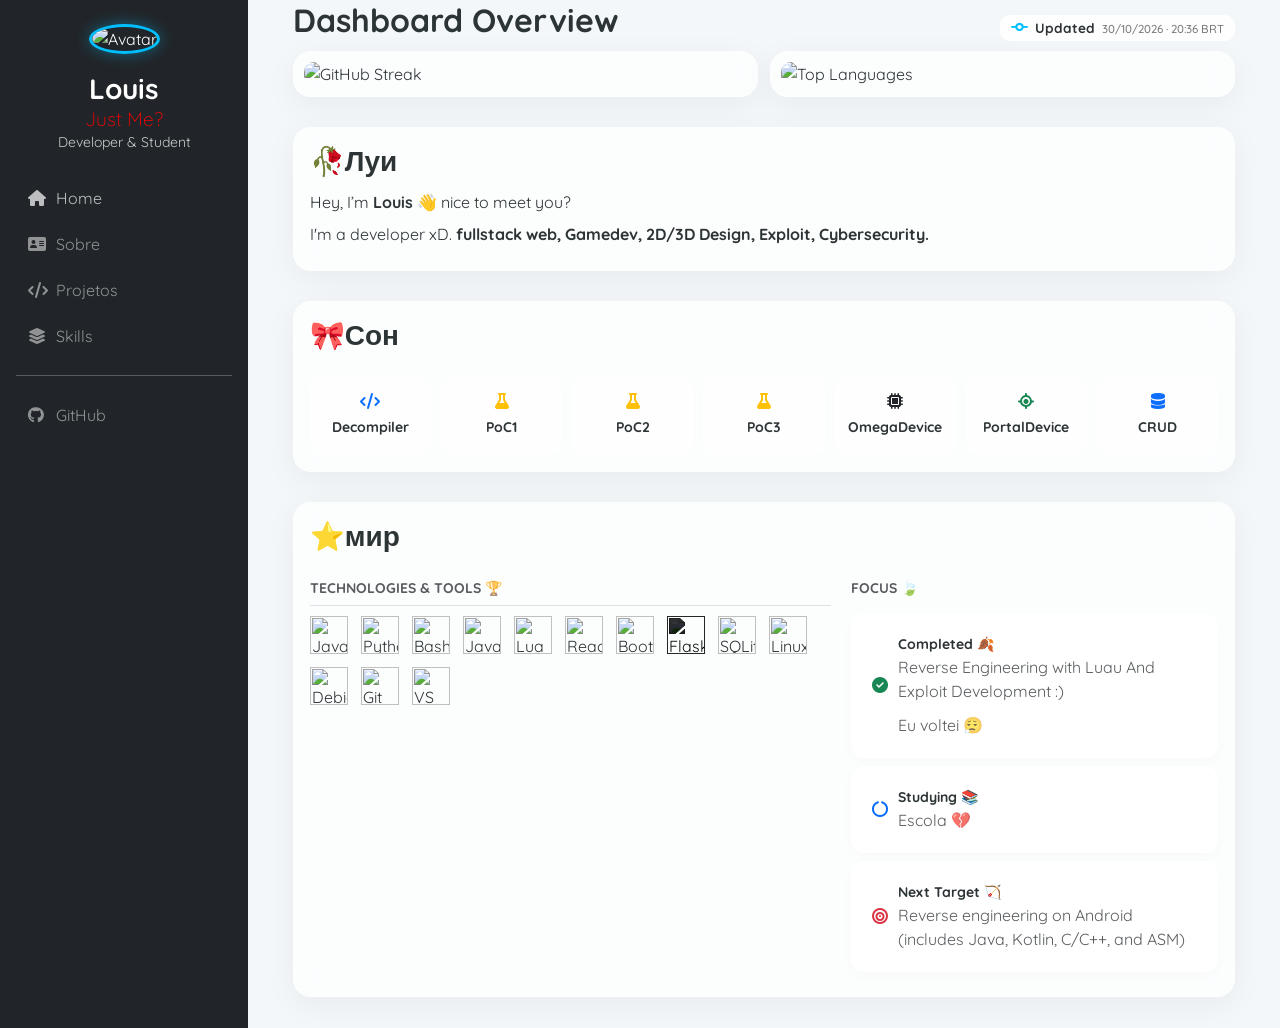
==== commit a566dbee: "refactor: Preguiça" ====
--- a/index.html
+++ b/index.html
@@ -152,43 +152,22 @@
                         Dashboard Overview
                     </h2>
 
-                    <details class="changelog">
-
-                        <summary class="changelog-trigger">
+                    <div class="changelog">
+
+                        <div class="changelog-trigger">
 
                             <i class="fa-solid fa-code-commit"></i>
 
                             <span>Updated</span>
 
                             <span class="changelog-date">
-                                30/10/2026 · 20:36 BRT
+                                <span class="update-date">30/10/2026</span>
+                                <span class="update-time"> · 20:36 BRT</span>
                             </span>
 
-                        </summary>
-
-                        <div class="changelog-panel">
-
-                            <h6 class="fw-bold mb-3">
-                                <i class="fa-solid fa-clock-rotate-left me-2"></i>
-                                Changelog
-                            </h6>
-
-                            <div class="changelog-entry">
-
-                                <span class="changelog-version">
-                                    v1.0.0
-                                </span>
-
-                                <p>Portfolio layout refined.</p>
-                                <p>Projects section reorganized.</p>
-                                <p>Technologies & Tools updated.</p>
-                                <p>Skills section reorganized.</p>
-
-                            </div>
-
                         </div>
 
-                    </details>
+                    </div>
 
                 </header>
 
--- a/style.css
+++ b/style.css
@@ -165,18 +165,16 @@
 /* Changelog */
 
 .changelog {
-    position: fixed;            
-    top: 15px;                  
-    right: 3.5%;                
+    position: fixed;
+    top: 15px;
+    right: 3.5%;
     z-index: 1100;
-}       
+}
 
 .changelog-trigger {
     display: flex;
     align-items: center;
     gap: 7px;
-    cursor: pointer;
-    list-style: none;
     color: var(--text-main);
     font-size: 0.85rem;
     font-weight: 700;
@@ -186,20 +184,7 @@
     background: rgba(255, 255, 255, 0.85);
     backdrop-filter: blur(8px);
     transition: var(--transition);
-}
-
-.changelog-trigger::-webkit-details-marker {
-    display: none;
-}
-.changelog[open] .changelog-trigger {
-    border-color: var(--accent);
-    background: white;
-}
-
-.changelog-trigger:hover {
-    background: white;
-    border-color: var(--accent);
-    transform: translateY(-2px);
+    white-space: nowrap;
 }
 
 .changelog-trigger i {
@@ -212,65 +197,32 @@
     font-weight: 500;
 }
 
-.changelog-panel {
-    position: absolute;
-    top: calc(100% + 8px);
-    right: 0;
-    width: min(290px, calc(100vw - 40px));
-    padding: 16px;
-    background: white;
-    border: 1px solid var(--glass-border);
-    border-radius: 14px;
-    box-shadow: 0 10px 30px rgba(0, 0, 0, 0.15);
-}
-
-.changelog-panel h6{
-    font-size: 0.9rem;
-    margin-top: 0;
-}
-
-.changelog-entry {
-    border-left: 2px solid var(--accent);
-    padding-left: 12px;
-}
-
-.changelog-version {
-    display: block;
-    font-size: 0.75rem;
-    font-weight: 700;
-    color: var(--accent);
-    margin-bottom: 8px;
-}
-
-.changelog-entry p {
-    font-size: 0.78rem;
-    color: #667;
-    margin-bottom: 6px;
-}
-
 
 /* GitHub Stats */
 
 .stats-grid {
     display: grid;
-    grid-template-columns: repeat(auto-fit, minmax(400px, 1fr));
-    gap: 14px;
+    grid-template-columns: repeat(2, minmax(0, 1fr));
+    gap: 12px;
+    align-items: center;
 }
 
 .stat-card {
-    padding: 12px;
+    padding: 10px;
     display: flex;
     justify-content: center;
     align-items: center;
+    min-width: 0;
 }
 
 .stats-img {
-    width: 100% !important;
-    height: 195px !important;
-    object-fit: cover; 
-    border-radius: 12px;
-}
-
+    display: block;
+    width: 100%;
+    height: auto;
+    max-width: 100%;
+    object-fit: contain;
+    border-radius: 10px;
+}
 
 /* Projects */
 
@@ -406,75 +358,34 @@
     padding: 5px 9px;
     max-width: 100%;
 }
-
-.changelog-panel {
-    position: absolute;
-    top: calc(100% + 8px);
-    left: 50%;
-    right: auto;
-    transform: translateX(-50%);
-    width: min(290px, calc(100vw - 30px));
-    max-width: calc(100vw - 30px);
-    box-sizing: border-box;
-    padding: 12px;
-}
-
 }
 
 @media (min-width: 768px) and (max-width: 850px) {
 
     .changelog {
-        position: fixed;
-        top: 2px;
-        right: 16px; 
-        left: auto;
-        transform: none;
-        width: auto;
-        z-index: 1067;
-    }
-
-    .changelog-trigger {
-        display: flex;
-        align-items: center;
-        gap: 6px;
-        padding: 6px 12px;
-        font-size: 0.85rem;
-        white-space: nowrap;
-        cursor: pointer;
-    }
-
-    /* Remove a seta padrão do elemento <summary> */
-    .changelog-trigger::-webkit-details-marker,
-    .changelog-trigger {
-        list-style: none;
-    }
-
-    /* Esconde cirurgicamente apenas a data no tablet */
-    .changelog-trigger .changelog-date {
-        display: none !important;
-    }
-
-    /* Alinha e posiciona o painel de forma previsível à direita */
-    .changelog-panel {
-        position: absolute;
-        top: calc(100% + 8px);
-        right: 0;
-        left: auto;
-        transform: none;
-        width: 280px; 
-        box-sizing: border-box;
-    }
-
-    .changelog-panel::before {
-    content: "Updated: 30/10/2026 · 20:36 BRT";
-    display: block;
-    color: #777;
-    font-size: 0.72rem;
-    font-weight: 500;
-    margin-bottom: 10px;
-    }
-
-    .stats-grid {
-        grid-template-columns: 1fr;
-    }
-}
+    position: fixed;
+    top: 2px;
+    right: 16px;
+    left: auto;
+    transform: none;
+    width: auto;
+    z-index: 1067;
+}
+
+.changelog-trigger {
+    display: flex;
+    align-items: center;
+    gap: 6px;
+    padding: 6px 12px;
+    font-size: 0.85rem;
+    white-space: nowrap;
+}
+
+.stats-grid {
+    grid-template-columns: 1fr;
+}
+
+.update-time {
+    display: none;
+}
+}
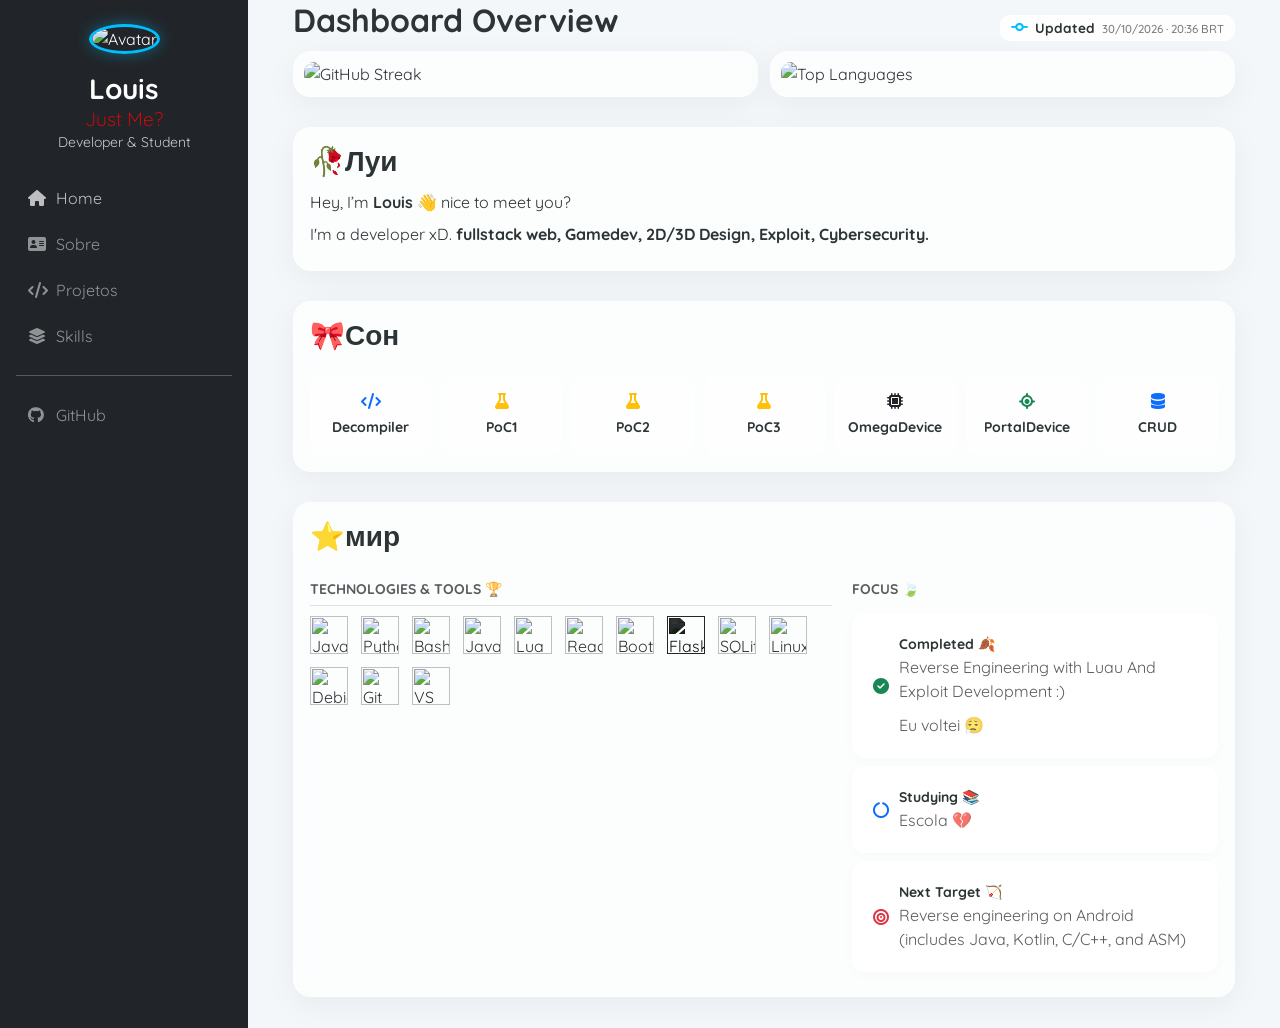
==== commit 45599ebf: "refactor: Preguiça" ====
--- a/index.html
+++ b/index.html
@@ -20,6 +20,27 @@
 
 <body data-bs-spy="scroll" data-bs-target="#sidebarMenu">
 
+    <!-- Portal Intro -->
+    <div class="portal-intro" aria-hidden="true">
+        <div class="portal-intro-animation"></div>
+    </div>
+
+    <!-- Changelog -->
+    <div class="changelog">
+        <div class="changelog-trigger">
+
+            <i class="fa-solid fa-code-commit"></i>
+
+            <span>Updated</span>
+
+            <span class="changelog-date">
+                <span class="update-date">30/10/2026</span>
+                <span class="update-time"> · 20:36 BRT</span>
+            </span>
+
+        </div>
+    </div>
+
     <!-- Rick and Morty Portals Background -->
     <div class="portal-background" aria-hidden="true">
 
@@ -51,7 +72,7 @@
 
     </div>
 
-    <!-- NavbarMobile -->
+    <!-- Navbar Mobile -->
     <nav class="navbar navbar-dark bg-dark d-md-none fixed-top">
         <div class="container-fluid">
 
@@ -82,7 +103,7 @@
 
             </div>
 
-            <!-- Sidebar PC -->
+            <!-- Sidebar -->
             <div class="sidebar-content">
 
                 <div class="profile-section">
@@ -152,23 +173,6 @@
                         Dashboard Overview
                     </h2>
 
-                    <div class="changelog">
-
-                        <div class="changelog-trigger">
-
-                            <i class="fa-solid fa-code-commit"></i>
-
-                            <span>Updated</span>
-
-                            <span class="changelog-date">
-                                <span class="update-date">30/10/2026</span>
-                                <span class="update-time"> · 20:36 BRT</span>
-                            </span>
-
-                        </div>
-
-                    </div>
-
                 </header>
 
                 <div class="stats-grid">
@@ -179,7 +183,7 @@
                     </div>
 
                     <div class="stat-card glass">
-                        <img src="https://github-stats-extended.vercel.app/api/top-langs/?username=eolouiszz&layout=compact&langs_count=8&theme=tokyonight"
+                        <img src="https://github-stats-extended.vercel.app/api/top-langs/?username=eolouiszz&layout=compact&langs_count=6&theme=tokyonight&hide_title=true&hide_border=true"
                             class="stats-img" alt="Top Languages">
                     </div>
 
--- a/style.css
+++ b/style.css
@@ -197,7 +197,6 @@
     font-weight: 500;
 }
 
-
 /* GitHub Stats */
 
 .stats-grid {
@@ -310,7 +309,7 @@
     transform: translateX(5px);
 }
 
-/* Mobile xD */
+/* Mobile */
 
 @media (max-width: 767.67px) {
     .dashboard-container {
@@ -339,53 +338,245 @@
     }
 
     .changelog {
+        position: fixed !important;
+        top: 10px;
+        left: 50% !important;
+        right: auto !important;
+        transform: translateX(-50%) !important;
+        width: max-content;
+        max-width: calc(100vw - 30px);
+        z-index: 1100;
+    }
+
+    .changelog-trigger {
+        display: flex;
+        align-items: center;
+        justify-content: center;
+        flex-wrap: wrap;
+        gap: 5px;
+        font-size: 0.75rem;
+        padding: 5px 9px;
+        max-width: 100%;
+    }
+}
+
+@media (min-width: 768px) and (max-width: 850px) {
+    .changelog {
+        position: fixed;
+        top: 2px;
+        right: 16px;
+        left: auto;
+        transform: none;
+        width: auto;
+        z-index: 1067;
+    }
+
+    .changelog-trigger {
+        display: flex;
+        align-items: center;
+        gap: 6px;
+        padding: 6px 12px;
+        font-size: 0.85rem;
+        white-space: nowrap;
+    }
+
+    .stats-grid {
+        grid-template-columns: 1fr;
+    }
+
+    .update-time {
+        display: none;
+    }
+}
+
+/* ========================================
+   PORTAL ASSEMBLY — KEYFRAMES
+======================================== */
+
+@keyframes assembleLeft {
+    from {
+        opacity: 0;
+        transform: translate(-100px, 30px) scale(0.8);
+        filter: blur(10px);
+    }
+
+    to {
+        opacity: 1;
+        transform: translate(0, 0) scale(1);
+        filter: blur(0);
+    }
+}
+
+@keyframes assembleRight {
+    from {
+        opacity: 0;
+        transform: translate(100px, -30px) scale(0.8);
+        filter: blur(10px);
+    }
+
+    to {
+        opacity: 1;
+        transform: translate(0, 0) scale(1);
+        filter: blur(0);
+    }
+}
+
+@keyframes assembleTop {
+    from {
+        opacity: 0;
+        transform: translateY(-100px) scale(0.8);
+        filter: blur(10px);
+    }
+
+    to {
+        opacity: 1;
+        transform: translateY(0) scale(1);
+        filter: blur(0);
+    }
+}
+
+@keyframes assembleBottom {
+    from {
+        opacity: 0;
+        transform: translateY(100px) scale(0.8);
+        filter: blur(10px);
+    }
+
+    to {
+        opacity: 1;
+        transform: translateY(0) scale(1);
+        filter: blur(0);
+    }
+}
+
+/* ========================================
+   PORTAL ASSEMBLY — ELEMENTS
+   Inicia após a intro de 4 segundos
+======================================== */
+
+/* Sidebar: anima somente o conteúdo interno.
+   Evita conflito com o transform do Bootstrap no mobile. */
+
+.sidebar-content {
+    animation: assembleLeft 0.75s cubic-bezier(.16, 1, .3, 1) 4s both;
+}
+
+.content-header h2 {
+    animation: assembleTop 0.75s cubic-bezier(.16, 1, .3, 1) 4.05s both;
+}
+
+.stats-grid .stat-card:first-child {
+    animation: assembleLeft 0.8s cubic-bezier(.16, 1, .3, 1) 4.08s both;
+}
+
+.stats-grid .stat-card:last-child {
+    animation: assembleRight 0.8s cubic-bezier(.16, 1, .3, 1) 4.12s both;
+}
+
+#sobre .glass {
+    animation: assembleLeft 0.8s cubic-bezier(.16, 1, .3, 1) 4.16s both;
+}
+
+#projetos .glass {
+    animation: assembleRight 0.8s cubic-bezier(.16, 1, .3, 1) 4.20s both;
+}
+
+#skills .glass {
+    animation: assembleBottom 0.8s cubic-bezier(.16, 1, .3, 1) 4.24s both;
+}
+
+/* ========================================
+   RICK AND MORTY — PORTAL INTRO
+======================================== */
+
+.portal-intro {
     position: fixed;
-    left: 50%;
-    right: auto;
-    transform: translateX(-50%);
-    width: max-content;
-    max-width: calc(100vw - 30px);
-    z-index: 1100;
-}
-
-.changelog-trigger {
+    inset: 0;
+    z-index: 9999;
+
     display: flex;
     align-items: center;
     justify-content: center;
-    flex-wrap: wrap;
-    gap: 5px;
-    font-size: 0.75rem;
-    padding: 5px 9px;
-    max-width: 100%;
-}
-}
-
-@media (min-width: 768px) and (max-width: 850px) {
-
-    .changelog {
-    position: fixed;
-    top: 2px;
-    right: 16px;
-    left: auto;
-    transform: none;
-    width: auto;
-    z-index: 1067;
-}
-
-.changelog-trigger {
-    display: flex;
-    align-items: center;
-    gap: 6px;
-    padding: 6px 12px;
-    font-size: 0.85rem;
-    white-space: nowrap;
-}
-
-.stats-grid {
-    grid-template-columns: 1fr;
-}
-
-.update-time {
-    display: none;
-}
-}
+
+    background: #050609;
+
+    animation: introExit 4s ease forwards;
+    pointer-events: none;
+}
+
+.portal-intro-animation {
+    width: min(65vw, 65vh);
+    aspect-ratio: 1;
+
+    background-image: url("https://media4.giphy.com/media/v1.Y2lkPTc5MGI3NjExdDIxNW04aXd5M3ZmMWZjOWIxc3VrNWJrd2oyaGM4amQ5YmsxOWZhaSZlcD12MV9pbnRlcm5hbF9naWZfYnlfaWQmY3Q9cw/5xXF4Vns7oC7dmfP0U/giphy.gif");
+
+    background-position: center;
+    background-repeat: no-repeat;
+    background-size: contain;
+
+    animation: portalOpening 4s cubic-bezier(.16, 1, .3, 1) forwards;
+}
+
+@keyframes portalOpening {
+    0% {
+        opacity: 0;
+        transform: scale(0.15) rotate(-20deg);
+        filter: drop-shadow(0 0 35px rgba(0, 255, 180, 0.35)) blur(15px);
+    }
+
+    15% {
+        opacity: 1;
+        transform: scale(0.85) rotate(0deg);
+        filter: drop-shadow(0 0 35px rgba(0, 255, 180, 0.35)) blur(0);
+    }
+
+    65% {
+        opacity: 1;
+        transform: scale(1.05);
+    }
+
+    85% {
+        opacity: 1;
+        transform: scale(1.3);
+    }
+
+    100% {
+        opacity: 0;
+        transform: scale(3);
+        filter: drop-shadow(0 0 35px rgba(0, 255, 180, 0.35)) blur(8px);
+    }
+}
+
+@keyframes introExit {
+
+    0%,
+    85% {
+        opacity: 1;
+        visibility: visible;
+    }
+
+    100% {
+        opacity: 0;
+        visibility: hidden;
+    }
+}
+
+/* ========================================
+   ACCESSIBILITY
+======================================== */
+
+@media (prefers-reduced-motion: reduce) {
+
+    .sidebar-content,
+    .content-header h2,
+    .stats-grid .stat-card,
+    #sobre .glass,
+    #projetos .glass,
+    #skills .glass {
+        animation: none !important;
+    }
+
+    .portal-intro {
+        display: none;
+    }
+}
--- a/portals.css
+++ b/portals.css
@@ -1,6 +1,5 @@
-
 /* ========================================
-   RICK AND MORTY PORTALS BACKGROUND
+   RICK AND MORTY — BACKGROUND PORTALS
 ======================================== */
 
 .portal-background {
@@ -13,227 +12,56 @@
     z-index: 0;
 }
 
-/* ========================================
-   BASE PORTAL
-======================================== */
-
 .portal {
     position: absolute;
-
-    width: var(--size);
-    height: var(--size);
-
-    left: var(--x);
-    top: var(--y);
-
     background-image: url("https://media4.giphy.com/media/v1.Y2lkPTc5MGI3NjExdDIxNW04aXd5M3ZmMWZjOWIxc3VrNWJrd2oyaGM4amQ5YmsxOWZhaSZlcD12MV9pbnRlcm5hbF9naWZfYnlfaWQmY3Q9cw/5xXF4Vns7oC7dmfP0U/giphy.gif");
-
     background-position: center;
     background-repeat: no-repeat;
     background-size: contain;
-
-    transform: translate(-50%, -50%) rotate(var(--rotation));
-
-    opacity: var(--opacity);
-    filter: blur(var(--blur));
+    opacity: 0.12;
+    pointer-events: none;
 }
 
-/* ========================================
-   DISCRETE PORTALS (1–14)
-======================================== */
+/* Portais discretos */
 
 .portal:nth-child(1) {
-    --x: 8%;
-    --y: 12%;
-    --size: 190px;
-    --rotation: -25deg;
-    --blur: 3px;
-    --opacity: .20;
+    top: 8%;
+    left: 5%;
+    width: 130px;
+    height: 130px;
 }
 
 .portal:nth-child(2) {
-    --x: 85%;
-    --y: 18%;
-    --size: 230px;
-    --rotation: 35deg;
-    --blur: 4px;
-    --opacity: .18;
+    top: 30%;
+    right: 8%;
+    width: 160px;
+    height: 160px;
 }
 
 .portal:nth-child(3) {
-    --x: 48%;
-    --y: 8%;
-    --size: 150px;
-    --rotation: 15deg;
-    --blur: 5px;
-    --opacity: .14;
+    top: 65%;
+    left: 12%;
+    width: 140px;
+    height: 140px;
 }
 
 .portal:nth-child(4) {
-    --x: 15%;
-    --y: 48%;
-    --size: 250px;
-    --rotation: 70deg;
-    --blur: 4px;
-    --opacity: .16;
+    bottom: 5%;
+    right: 15%;
+    width: 120px;
+    height: 120px;
 }
 
-.portal:nth-child(5) {
-    --x: 92%;
-    --y: 55%;
-    --size: 180px;
-    --rotation: -40deg;
-    --blur: 3px;
-    --opacity: .20;
+/* Portais destacados */
+
+.portal:nth-child(n+15) {
+    opacity: 0.22;
+    filter: drop-shadow(0 0 18px rgba(0, 255, 180, 0.25));
 }
 
-.portal:nth-child(6) {
-    --x: 65%;
-    --y: 35%;
-    --size: 140px;
-    --rotation: 20deg;
-    --blur: 6px;
-    --opacity: .12;
-}
+/* Camada de conteúdo */
 
-.portal:nth-child(7) {
-    --x: 35%;
-    --y: 75%;
-    --size: 220px;
-    --rotation: -15deg;
-    --blur: 4px;
-    --opacity: .17;
-}
-
-.portal:nth-child(8) {
-    --x: 75%;
-    --y: 88%;
-    --size: 200px;
-    --rotation: 55deg;
-    --blur: 5px;
-    --opacity: .15;
-}
-
-.portal:nth-child(9) {
-    --x: 5%;
-    --y: 90%;
-    --size: 160px;
-    --rotation: 30deg;
-    --blur: 3px;
-    --opacity: .19;
-}
-
-.portal:nth-child(10) {
-    --x: 55%;
-    --y: 60%;
-    --size: 240px;
-    --rotation: -55deg;
-    --blur: 5px;
-    --opacity: .13;
-}
-
-.portal:nth-child(11) {
-    --x: 95%;
-    --y: 5%;
-    --size: 170px;
-    --rotation: 80deg;
-    --blur: 4px;
-    --opacity: .16;
-}
-
-.portal:nth-child(12) {
-    --x: 25%;
-    --y: 25%;
-    --size: 130px;
-    --rotation: -10deg;
-    --blur: 6px;
-    --opacity: .12;
-}
-
-.portal:nth-child(13) {
-    --x: 80%;
-    --y: 70%;
-    --size: 210px;
-    --rotation: 45deg;
-    --blur: 4px;
-    --opacity: .18;
-}
-
-.portal:nth-child(14) {
-    --x: 45%;
-    --y: 95%;
-    --size: 180px;
-    --rotation: -35deg;
-    --blur: 5px;
-    --opacity: .15;
-}
-
-/* ========================================
-   HIGHLIGHTED PORTALS (15–22)
-======================================== */
-
-.portal-highlight {
-    opacity: .28;
-    filter: blur(2px);
-}
-
-.portal-highlight:nth-child(15) {
-    --x: 12%;
-    --y: 30%;
-    --size: 280px;
-    --rotation: 25deg;
-}
-
-.portal-highlight:nth-child(16) {
-    --x: 88%;
-    --y: 35%;
-    --size: 260px;
-    --rotation: -30deg;
-}
-
-.portal-highlight:nth-child(17) {
-    --x: 40%;
-    --y: 20%;
-    --size: 220px;
-    --rotation: 60deg;
-}
-
-.portal-highlight:nth-child(18) {
-    --x: 60%;
-    --y: 80%;
-    --size: 300px;
-    --rotation: -45deg;
-}
-
-.portal-highlight:nth-child(19) {
-    --x: 20%;
-    --y: 85%;
-    --size: 240px;
-    --rotation: 15deg;
-}
-
-.portal-highlight:nth-child(20) {
-    --x: 75%;
-    --y: 10%;
-    --size: 210px;
-    --rotation: 90deg;
-}
-
-.portal-highlight:nth-child(21) {
-    --x: 50%;
-    --y: 50%;
-    --size: 180px;
-    --rotation: -20deg;
-}
-
-.portal-highlight:nth-child(22) {
-    --x: 95%;
-    --y: 95%;
-    --size: 250px;
-    --rotation: 40deg;
-}
-
-/* ========================================
-   CONTENT LAYER
-======================================== */
-
+.dashboard-container {
+    position: relative;
+    z-index: 1;
+}
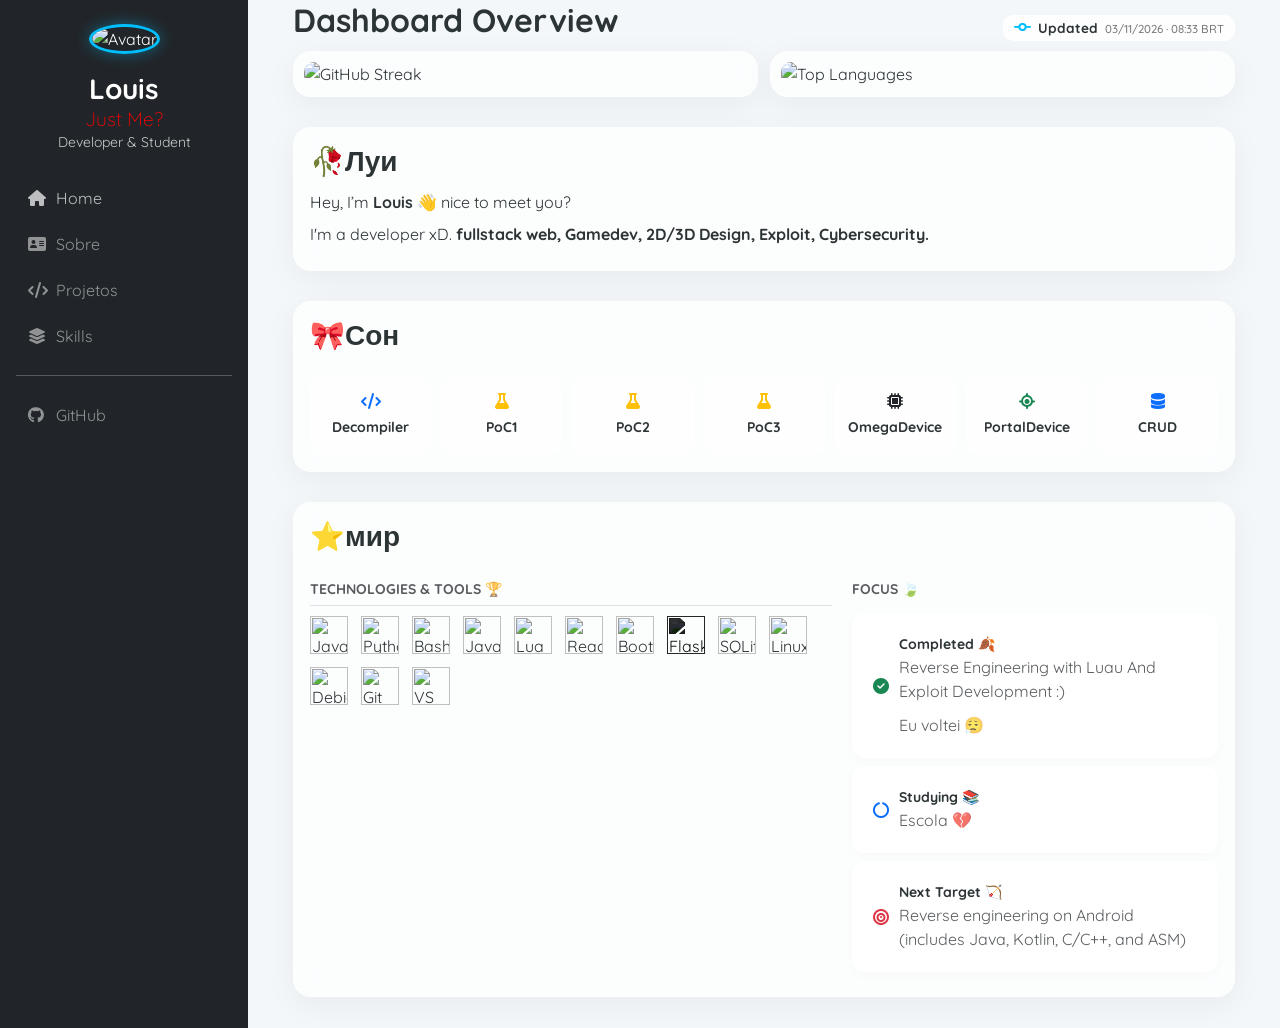
==== commit 14698d15: "refactor: 03/11/2026" ====
--- a/index.html
+++ b/index.html
@@ -1,5 +1,5 @@
 <!DOCTYPE html>
-<html lang="pt-BR">
+<html lang="pt-BR"> 
 
 <head>
     <meta charset="UTF-8">
@@ -34,8 +34,8 @@
             <span>Updated</span>
 
             <span class="changelog-date">
-                <span class="update-date">30/10/2026</span>
-                <span class="update-time"> · 20:36 BRT</span>
+                <span class="update-date">03/11/2026</span>
+                <span class="update-time"> · 08:33 BRT</span>
             </span>
 
         </div>
@@ -108,7 +108,7 @@
 
                 <div class="profile-section">
 
-                    <img class="avatar" src="https://i.pinimg.com/736x/c3/e0/53/c3e053672c9130d405949e025e65c8ca.jpg"
+                    <img class="avatar" src="https://i.pinimg.com/736x/1f/59/16/1f5916cbbb6203d087ffc1866b23ff9b.jpg"
                         alt="Avatar">
 
                     <h3 class="fw-bold mt-2 text-white">
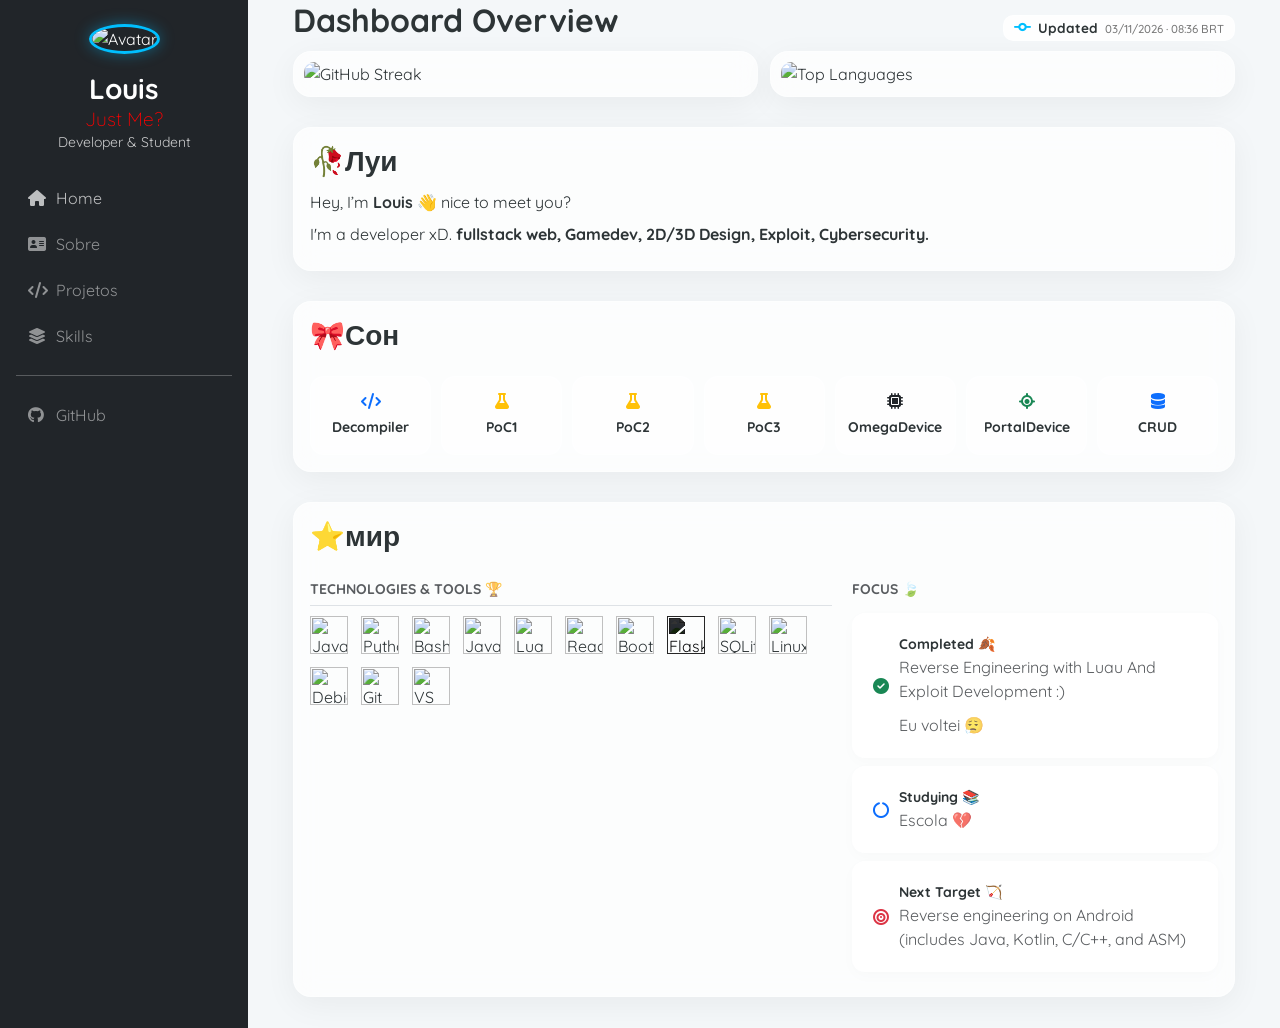
==== commit aee4c209: "refactor: 03/11/2026" ====
--- a/index.html
+++ b/index.html
@@ -35,7 +35,7 @@
 
             <span class="changelog-date">
                 <span class="update-date">03/11/2026</span>
-                <span class="update-time"> · 08:33 BRT</span>
+                <span class="update-time"> · 08:36 BRT</span>
             </span>
 
         </div>
@@ -43,7 +43,6 @@
 
     <!-- Rick and Morty Portals Background -->
     <div class="portal-background" aria-hidden="true">
-
         <!-- Discrete Portals -->
         <div class="portal"></div>
         <div class="portal"></div>
